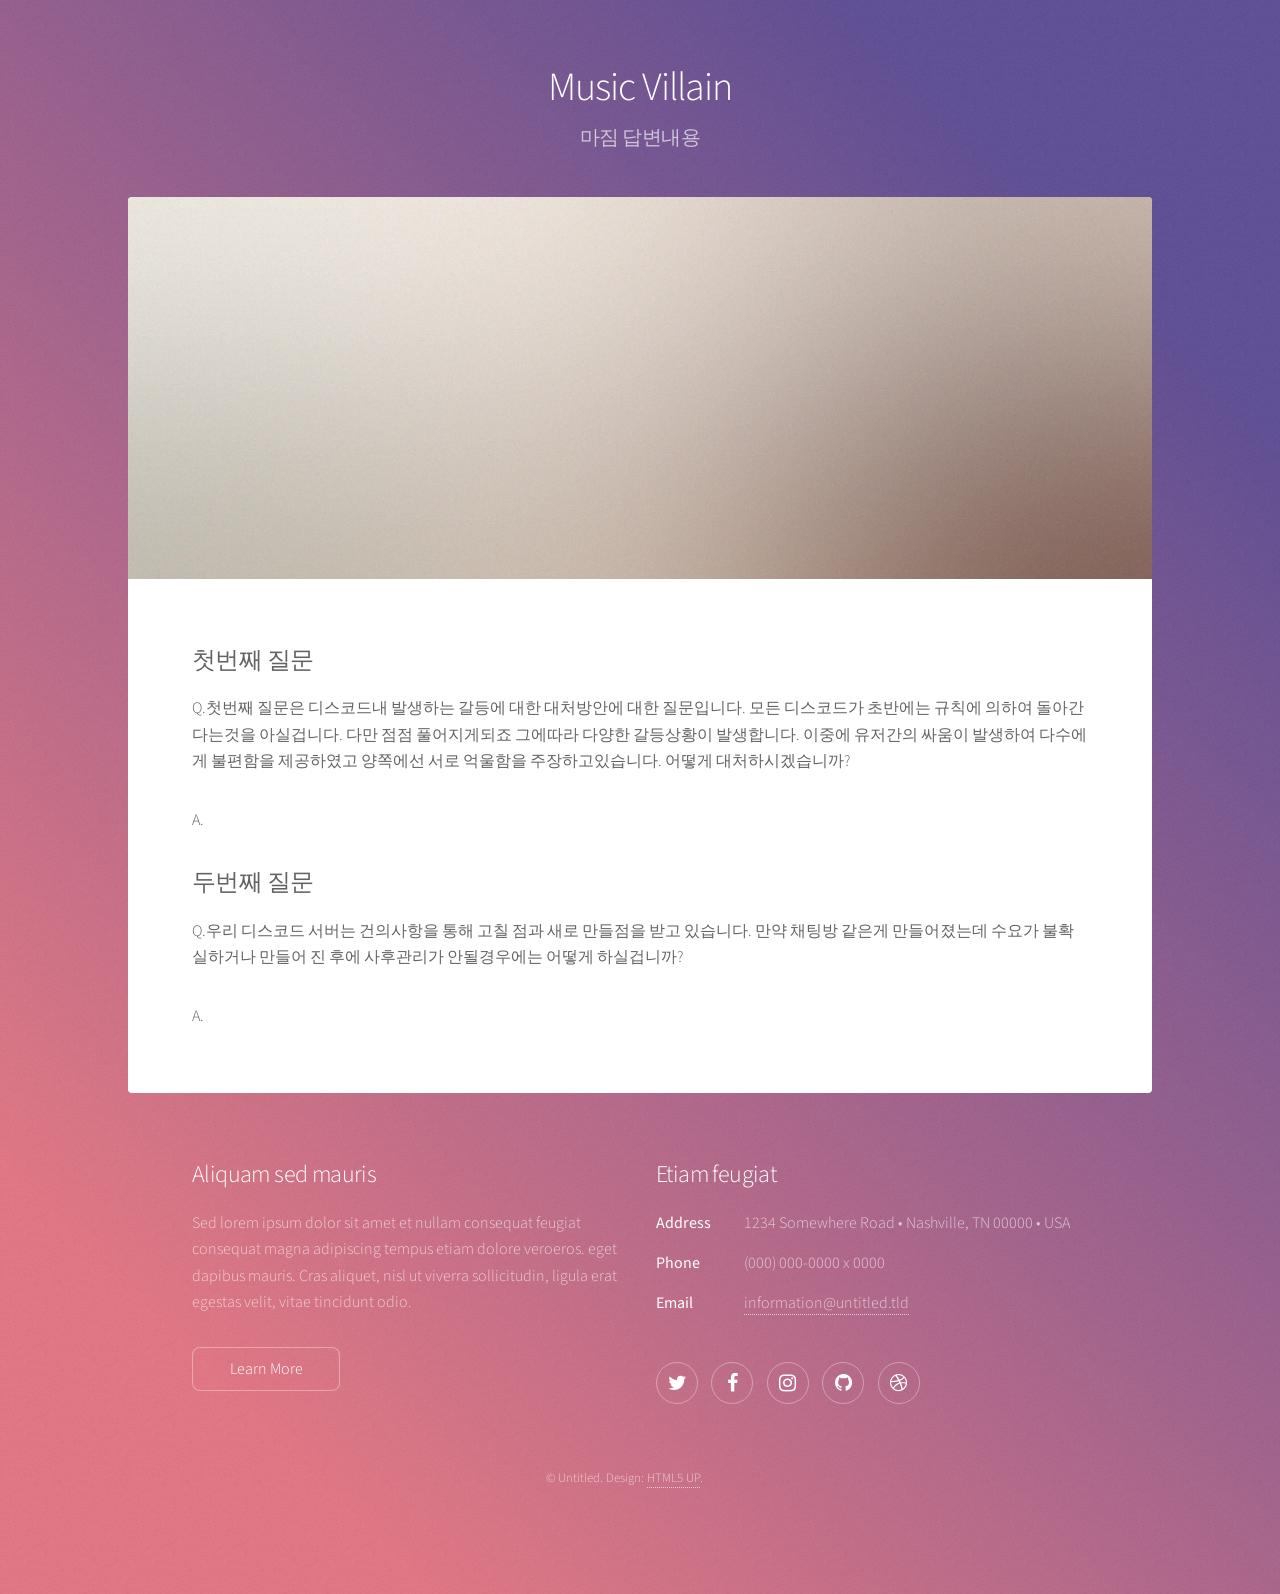
==== secondpage/라그.html @ afcbda5c "update" ====
<!DOCTYPE HTML>
<!--
	Stellar by HTML5 UP
	html5up.net | @ajlkn
	Free for personal and commercial use under the CCA 3.0 license (html5up.net/license)
-->
<html>
	<head>
		<title>마짐 답변내용</title>
		<meta charset="utf-8" />
		<meta name="viewport" content="width=device-width, initial-scale=1, user-scalable=no" />
		<link rel="stylesheet" href="assets/css/main.css" />
		<noscript><link rel="stylesheet" href="assets/css/noscript.css" /></noscript>
	</head>
	<body class="is-preload">

		<!-- Wrapper -->
			<div id="wrapper">

				<!-- Header -->
					<header id="header">
						<h1>Music Villain</h1>
						<p>마짐 답변내용</p>
					</header>

				<!-- Main -->
					<div id="main">

						<!-- Content -->
							<section id="content" class="main">
								<span class="image main"><img src="images/pic04.jpg" alt="" /></span>
								<h2>첫번째 질문</h2>
								<p>Q.첫번째 질문은 디스코드내 발생하는 갈등에 대한 대처방안에 대한 질문입니다.
모든 디스코드가 초반에는 규칙에 의하여 돌아간다는것을 아실겁니다. 다만 점점 풀어지게되죠 그에따라 다양한 갈등상황이 발생합니다. 이중에 유저간의 싸움이 발생하여 다수에게 불편함을 제공하였고 양쪽에선 서로 억울함을 주장하고있습니다. 어떻게 대처하시겠습니까?</p>
								<p>A.</p>
								<h2>두번째 질문</h2>
								<p>Q.우리 디스코드 서버는 건의사항을 통해 고칠 점과 새로 만들점을 받고 있습니다. 만약 채팅방 같은게 만들어졌는데 수요가 불확실하거나 만들어 진 후에 사후관리가 안될경우에는 어떻게 하실겁니까?</p>
								<p>A.</p>
							</section>

					</div>

				<!-- Footer -->
					<footer id="footer">
						<section>
							<h2>Aliquam sed mauris</h2>
							<p>Sed lorem ipsum dolor sit amet et nullam consequat feugiat consequat magna adipiscing tempus etiam dolore veroeros. eget dapibus mauris. Cras aliquet, nisl ut viverra sollicitudin, ligula erat egestas velit, vitae tincidunt odio.</p>
							<ul class="actions">
								<li><a href="#" class="button">Learn More</a></li>
							</ul>
						</section>
						<section>
							<h2>Etiam feugiat</h2>
							<dl class="alt">
								<dt>Address</dt>
								<dd>1234 Somewhere Road &bull; Nashville, TN 00000 &bull; USA</dd>
								<dt>Phone</dt>
								<dd>(000) 000-0000 x 0000</dd>
								<dt>Email</dt>
								<dd><a href="#">information@untitled.tld</a></dd>
							</dl>
							<ul class="icons">
								<li><a href="#" class="icon fa-twitter alt"><span class="label">Twitter</span></a></li>
								<li><a href="#" class="icon fa-facebook alt"><span class="label">Facebook</span></a></li>
								<li><a href="#" class="icon fa-instagram alt"><span class="label">Instagram</span></a></li>
								<li><a href="#" class="icon fa-github alt"><span class="label">GitHub</span></a></li>
								<li><a href="#" class="icon fa-dribbble alt"><span class="label">Dribbble</span></a></li>
							</ul>
						</section>
						<p class="copyright">&copy; Untitled. Design: <a href="https://html5up.net">HTML5 UP</a>.</p>
					</footer>

			</div>

		<!-- Scripts -->
			<script src="assets/js/jquery.min.js"></script>
			<script src="assets/js/jquery.scrollex.min.js"></script>
			<script src="assets/js/jquery.scrolly.min.js"></script>
			<script src="assets/js/browser.min.js"></script>
			<script src="assets/js/breakpoints.min.js"></script>
			<script src="assets/js/util.js"></script>
			<script src="assets/js/main.js"></script>

	</body>
</html>
---- secondpage/assets/css/main.css ----
@import url(font-awesome.min.css);
@import "https://fonts.googleapis.com/css?family=Source+Sans+Pro:300,400";

/*
	Stellar by HTML5 UP
	html5up.net | @ajlkn
	Free for personal and commercial use under the CCA 3.0 license (html5up.net/license)
*/

html, body, div, span, applet, object,
iframe, h1, h2, h3, h4, h5, h6, p, blockquote,
pre, a, abbr, acronym, address, big, cite,
code, del, dfn, em, img, ins, kbd, q, s, samp,
small, strike, strong, sub, sup, tt, var, b,
u, i, center, dl, dt, dd, ol, ul, li, fieldset,
form, label, legend, table, caption, tbody,
tfoot, thead, tr, th, td, article, aside,
canvas, details, embed, figure, figcaption,
footer, header, hgroup, menu, nav, output, ruby,
section, summary, time, mark, audio, video {
	margin: 0;
	padding: 0;
	border: 0;
	font-size: 100%;
	font: inherit;
	vertical-align: baseline;}

article, aside, details, figcaption, figure,
footer, header, hgroup, menu, nav, section {
	display: block;}

body {
	line-height: 1;
}

ol, ul {
	list-style: none;
}

blockquote, q {
	quotes: none;
}

	blockquote:before, blockquote:after, q:before, q:after {
		content: '';
		content: none;
	}

table {
	border-collapse: collapse;
	border-spacing: 0;
}

body {
	-webkit-text-size-adjust: none;
}

mark {
	background-color: transparent;
	color: inherit;
}

input::-moz-focus-inner {
	border: 0;
	padding: 0;
}

input, select, textarea {
	-moz-appearance: none;
	-webkit-appearance: none;
	-ms-appearance: none;
	appearance: none;
}

/* Basic */

	@-ms-viewport {
		width: device-width;
	}

	body {
		-ms-overflow-style: scrollbar;
	}

	@media screen and (max-width: 480px) {

		html, body {
			min-width: 320px;
		}

	}

	html {
		box-sizing: border-box;
	}

	*, *:before, *:after {
		box-sizing: inherit;
	}

	body {
		background-color: #935d8c;
		background-image: url("images/overlay.png"), -moz-linear-gradient(45deg, #e37682 15%, #5f4d93 85%);
		background-image: url("images/overlay.png"), -webkit-linear-gradient(45deg, #e37682 15%, #5f4d93 85%);
		background-image: url("images/overlay.png"), -ms-linear-gradient(45deg, #e37682 15%, #5f4d93 85%);
		background-image: url("images/overlay.png"), linear-gradient(45deg, #e37682 15%, #5f4d93 85%);
	}

		body.is-preload *, body.is-preload *:before, body.is-preload *:after {
			-moz-animation: none !important;
			-webkit-animation: none !important;
			-ms-animation: none !important;
			animation: none !important;
			-moz-transition: none !important;
			-webkit-transition: none !important;
			-ms-transition: none !important;
			transition: none !important;
		}

/* Type */

	body {
		background-color: #935d8c;
		color: rgba(255, 255, 255, 0.65);
	}

	body, input, select, textarea {
		font-family: "Source Sans Pro", Helvetica, sans-serif;
		font-size: 17pt;
		font-weight: 300;
		line-height: 1.65;
	}

		@media screen and (max-width: 1680px) {

			body, input, select, textarea {
				font-size: 14pt;
			}

		}

		@media screen and (max-width: 1280px) {

			body, input, select, textarea {
				font-size: 12pt;
			}

		}

		@media screen and (max-width: 360px) {

			body, input, select, textarea {
				font-size: 11pt;
			}

		}

	a {
		-moz-transition: color 0.2s ease, border-bottom 0.2s ease;
		-webkit-transition: color 0.2s ease, border-bottom 0.2s ease;
		-ms-transition: color 0.2s ease, border-bottom 0.2s ease;
		transition: color 0.2s ease, border-bottom 0.2s ease;
		text-decoration: none;
		border-bottom: dotted 1px;
		color: inherit;
	}

		a:hover {
			border-bottom-color: transparent;
		}

	strong, b {
		font-weight: 400;
	}

	em, i {
		font-style: italic;
	}

	p {
		margin: 0 0 2em 0;
	}

		p.content {
			-moz-columns: 20em 2;
			-webkit-columns: 20em 2;
			-ms-columns: 20em 2;
			columns: 20em 2;
			-moz-column-gap: 2em;
			-webkit-column-gap: 2em;
			-ms-column-gap: 2em;
			column-gap: 2em;
			text-align: justify;
		}

	h1, h2, h3, h4, h5, h6 {
		font-weight: 300;
		line-height: 1.5;
		margin: 0 0 0.7em 0;
		letter-spacing: -0.025em;
	}

		h1 a, h2 a, h3 a, h4 a, h5 a, h6 a {
			color: inherit;
			text-decoration: none;
		}

	h1 {
		font-size: 2.5em;
		line-height: 1.2;
	}

	h2 {
		font-size: 1.5em;
	}

	h3 {
		font-size: 1.25em;
	}

	h4 {
		font-size: 1.1em;
	}

	h5 {
		font-size: 0.9em;
	}

	h6 {
		font-size: 0.7em;
	}

	@media screen and (max-width: 736px) {

		h1 {
			font-size: 2em;
		}

	}

	sub {
		font-size: 0.8em;
		position: relative;
		top: 0.5em;
	}

	sup {
		font-size: 0.8em;
		position: relative;
		top: -0.5em;
	}

	blockquote {
		border-left: solid 4px;
		font-style: italic;
		margin: 0 0 2em 0;
		padding: 0.5em 0 0.5em 2em;
	}

	code {
		border-radius: 8px;
		border: solid 1px;
		font-family: "Courier New", monospace;
		font-size: 0.9em;
		margin: 0 0.25em;
		padding: 0.25em 0.65em;
	}

	pre {
		-webkit-overflow-scrolling: touch;
		font-family: "Courier New", monospace;
		font-size: 0.9em;
		margin: 0 0 2em 0;
	}

		pre code {
			display: block;
			line-height: 1.75;
			padding: 1em 1.5em;
			overflow-x: auto;
		}

	hr {
		border: 0;
		border-bottom: solid 1px;
		margin: 2em 0;
	}

		hr.major {
			margin: 3em 0;
		}

	.align-left {
		text-align: left;
	}

	.align-center {
		text-align: center;
	}

	.align-right {
		text-align: right;
	}

	input, select, textarea {
		color: #ffffff;
	}

	a:hover {
		color: #ffffff;
	}

	strong, b {
		color: #ffffff;
	}

	h1, h2, h3, h4, h5, h6 {
		color: #ffffff;
	}

	blockquote {
		border-left-color: rgba(255, 255, 255, 0.35);
	}

	code {
		background: rgba(255, 255, 255, 0.075);
		border-color: rgba(255, 255, 255, 0.35);
	}

	hr {
		border-bottom-color: rgba(255, 255, 255, 0.35);
	}

/* Row */

	.row {
		display: flex;
		flex-wrap: wrap;
		box-sizing: border-box;
		align-items: stretch;
	}

		.row > * {
			box-sizing: border-box;
		}

		.row.gtr-uniform > * > :last-child {
			margin-bottom: 0;
		}

		.row.aln-left {
			justify-content: flex-start;
		}

		.row.aln-center {
			justify-content: center;
		}

		.row.aln-right {
			justify-content: flex-end;
		}

		.row.aln-top {
			align-items: flex-start;
		}

		.row.aln-middle {
			align-items: center;
		}

		.row.aln-bottom {
			align-items: flex-end;
		}

		.row > .imp {
			order: -1;
		}

		.row > .col-1 {
			width: 8.3333333333%;
		}

		.row > .off-1 {
			margin-left: 8.3333333333%;
		}

		.row > .col-2 {
			width: 16.6666666667%;
		}

		.row > .off-2 {
			margin-left: 16.6666666667%;
		}

		.row > .col-3 {
			width: 25%;
		}

		.row > .off-3 {
			margin-left: 25%;
		}

		.row > .col-4 {
			width: 33.3333333333%;
		}

		.row > .off-4 {
			margin-left: 33.3333333333%;
		}

		.row > .col-5 {
			width: 41.6666666667%;
		}

		.row > .off-5 {
			margin-left: 41.6666666667%;
		}

		.row > .col-6 {
			width: 50%;
		}

		.row > .off-6 {
			margin-left: 50%;
		}

		.row > .col-7 {
			width: 58.3333333333%;
		}

		.row > .off-7 {
			margin-left: 58.3333333333%;
		}

		.row > .col-8 {
			width: 66.6666666667%;
		}

		.row > .off-8 {
			margin-left: 66.6666666667%;
		}

		.row > .col-9 {
			width: 75%;
		}

		.row > .off-9 {
			margin-left: 75%;
		}

		.row > .col-10 {
			width: 83.3333333333%;
		}

		.row > .off-10 {
			margin-left: 83.3333333333%;
		}

		.row > .col-11 {
			width: 91.6666666667%;
		}

		.row > .off-11 {
			margin-left: 91.6666666667%;
		}

		.row > .col-12 {
			width: 100%;
		}

		.row > .off-12 {
			margin-left: 100%;
		}

		.row.gtr-0 {
			margin-top: 0;
			margin-left: 0em;
		}

			.row.gtr-0 > * {
				padding: 0 0 0 0em;
			}

			.row.gtr-0.gtr-uniform {
				margin-top: 0em;
			}

				.row.gtr-0.gtr-uniform > * {
					padding-top: 0em;
				}

		.row.gtr-25 {
			margin-top: 0;
			margin-left: -0.375em;
		}

			.row.gtr-25 > * {
				padding: 0 0 0 0.375em;
			}

			.row.gtr-25.gtr-uniform {
				margin-top: -0.375em;
			}

				.row.gtr-25.gtr-uniform > * {
					padding-top: 0.375em;
				}

		.row.gtr-50 {
			margin-top: 0;
			margin-left: -0.75em;
		}

			.row.gtr-50 > * {
				padding: 0 0 0 0.75em;
			}

			.row.gtr-50.gtr-uniform {
				margin-top: -0.75em;
			}

				.row.gtr-50.gtr-uniform > * {
					padding-top: 0.75em;
				}

		.row {
			margin-top: 0;
			margin-left: -1.5em;
		}

			.row > * {
				padding: 0 0 0 1.5em;
			}

			.row.gtr-uniform {
				margin-top: -1.5em;
			}

				.row.gtr-uniform > * {
					padding-top: 1.5em;
				}

		.row.gtr-150 {
			margin-top: 0;
			margin-left: -2.25em;
		}

			.row.gtr-150 > * {
				padding: 0 0 0 2.25em;
			}

			.row.gtr-150.gtr-uniform {
				margin-top: -2.25em;
			}

				.row.gtr-150.gtr-uniform > * {
					padding-top: 2.25em;
				}

		.row.gtr-200 {
			margin-top: 0;
			margin-left: -3em;
		}

			.row.gtr-200 > * {
				padding: 0 0 0 3em;
			}

			.row.gtr-200.gtr-uniform {
				margin-top: -3em;
			}

				.row.gtr-200.gtr-uniform > * {
					padding-top: 3em;
				}

		@media screen and (max-width: 1680px) {

			.row {
				display: flex;
				flex-wrap: wrap;
				box-sizing: border-box;
				align-items: stretch;
			}

				.row > * {
					box-sizing: border-box;
				}

				.row.gtr-uniform > * > :last-child {
					margin-bottom: 0;
				}

				.row.aln-left {
					justify-content: flex-start;
				}

				.row.aln-center {
					justify-content: center;
				}

				.row.aln-right {
					justify-content: flex-end;
				}

				.row.aln-top {
					align-items: flex-start;
				}

				.row.aln-middle {
					align-items: center;
				}

				.row.aln-bottom {
					align-items: flex-end;
				}

				.row > .imp-xlarge {
					order: -1;
				}

				.row > .col-1-xlarge {
					width: 8.3333333333%;
				}

				.row > .off-1-xlarge {
					margin-left: 8.3333333333%;
				}

				.row > .col-2-xlarge {
					width: 16.6666666667%;
				}

				.row > .off-2-xlarge {
					margin-left: 16.6666666667%;
				}

				.row > .col-3-xlarge {
					width: 25%;
				}

				.row > .off-3-xlarge {
					margin-left: 25%;
				}

				.row > .col-4-xlarge {
					width: 33.3333333333%;
				}

				.row > .off-4-xlarge {
					margin-left: 33.3333333333%;
				}

				.row > .col-5-xlarge {
					width: 41.6666666667%;
				}

				.row > .off-5-xlarge {
					margin-left: 41.6666666667%;
				}

				.row > .col-6-xlarge {
					width: 50%;
				}

				.row > .off-6-xlarge {
					margin-left: 50%;
				}

				.row > .col-7-xlarge {
					width: 58.3333333333%;
				}

				.row > .off-7-xlarge {
					margin-left: 58.3333333333%;
				}

				.row > .col-8-xlarge {
					width: 66.6666666667%;
				}

				.row > .off-8-xlarge {
					margin-left: 66.6666666667%;
				}

				.row > .col-9-xlarge {
					width: 75%;
				}

				.row > .off-9-xlarge {
					margin-left: 75%;
				}

				.row > .col-10-xlarge {
					width: 83.3333333333%;
				}

				.row > .off-10-xlarge {
					margin-left: 83.3333333333%;
				}

				.row > .col-11-xlarge {
					width: 91.6666666667%;
				}

				.row > .off-11-xlarge {
					margin-left: 91.6666666667%;
				}

				.row > .col-12-xlarge {
					width: 100%;
				}

				.row > .off-12-xlarge {
					margin-left: 100%;
				}

				.row.gtr-0 {
					margin-top: 0;
					margin-left: 0em;
				}

					.row.gtr-0 > * {
						padding: 0 0 0 0em;
					}

					.row.gtr-0.gtr-uniform {
						margin-top: 0em;
					}

						.row.gtr-0.gtr-uniform > * {
							padding-top: 0em;
						}

				.row.gtr-25 {
					margin-top: 0;
					margin-left: -0.375em;
				}

					.row.gtr-25 > * {
						padding: 0 0 0 0.375em;
					}

					.row.gtr-25.gtr-uniform {
						margin-top: -0.375em;
					}

						.row.gtr-25.gtr-uniform > * {
							padding-top: 0.375em;
						}

				.row.gtr-50 {
					margin-top: 0;
					margin-left: -0.75em;
				}

					.row.gtr-50 > * {
						padding: 0 0 0 0.75em;
					}

					.row.gtr-50.gtr-uniform {
						margin-top: -0.75em;
					}

						.row.gtr-50.gtr-uniform > * {
							padding-top: 0.75em;
						}

				.row {
					margin-top: 0;
					margin-left: -1.5em;
				}

					.row > * {
						padding: 0 0 0 1.5em;
					}

					.row.gtr-uniform {
						margin-top: -1.5em;
					}

						.row.gtr-uniform > * {
							padding-top: 1.5em;
						}

				.row.gtr-150 {
					margin-top: 0;
					margin-left: -2.25em;
				}

					.row.gtr-150 > * {
						padding: 0 0 0 2.25em;
					}

					.row.gtr-150.gtr-uniform {
						margin-top: -2.25em;
					}

						.row.gtr-150.gtr-uniform > * {
							padding-top: 2.25em;
						}

				.row.gtr-200 {
					margin-top: 0;
					margin-left: -3em;
				}

					.row.gtr-200 > * {
						padding: 0 0 0 3em;
					}

					.row.gtr-200.gtr-uniform {
						margin-top: -3em;
					}

						.row.gtr-200.gtr-uniform > * {
							padding-top: 3em;
						}

		}

		@media screen and (max-width: 1280px) {

			.row {
				display: flex;
				flex-wrap: wrap;
				box-sizing: border-box;
				align-items: stretch;
			}

				.row > * {
					box-sizing: border-box;
				}

				.row.gtr-uniform > * > :last-child {
					margin-bottom: 0;
				}

				.row.aln-left {
					justify-content: flex-start;
				}

				.row.aln-center {
					justify-content: center;
				}

				.row.aln-right {
					justify-content: flex-end;
				}

				.row.aln-top {
					align-items: flex-start;
				}

				.row.aln-middle {
					align-items: center;
				}

				.row.aln-bottom {
					align-items: flex-end;
				}

				.row > .imp-large {
					order: -1;
				}

				.row > .col-1-large {
					width: 8.3333333333%;
				}

				.row > .off-1-large {
					margin-left: 8.3333333333%;
				}

				.row > .col-2-large {
					width: 16.6666666667%;
				}

				.row > .off-2-large {
					margin-left: 16.6666666667%;
				}

				.row > .col-3-large {
					width: 25%;
				}

				.row > .off-3-large {
					margin-left: 25%;
				}

				.row > .col-4-large {
					width: 33.3333333333%;
				}

				.row > .off-4-large {
					margin-left: 33.3333333333%;
				}

				.row > .col-5-large {
					width: 41.6666666667%;
				}

				.row > .off-5-large {
					margin-left: 41.6666666667%;
				}

				.row > .col-6-large {
					width: 50%;
				}

				.row > .off-6-large {
					margin-left: 50%;
				}

				.row > .col-7-large {
					width: 58.3333333333%;
				}

				.row > .off-7-large {
					margin-left: 58.3333333333%;
				}

				.row > .col-8-large {
					width: 66.6666666667%;
				}

				.row > .off-8-large {
					margin-left: 66.6666666667%;
				}

				.row > .col-9-large {
					width: 75%;
				}

				.row > .off-9-large {
					margin-left: 75%;
				}

				.row > .col-10-large {
					width: 83.3333333333%;
				}

				.row > .off-10-large {
					margin-left: 83.3333333333%;
				}

				.row > .col-11-large {
					width: 91.6666666667%;
				}

				.row > .off-11-large {
					margin-left: 91.6666666667%;
				}

				.row > .col-12-large {
					width: 100%;
				}

				.row > .off-12-large {
					margin-left: 100%;
				}

				.row.gtr-0 {
					margin-top: 0;
					margin-left: 0em;
				}

					.row.gtr-0 > * {
						padding: 0 0 0 0em;
					}

					.row.gtr-0.gtr-uniform {
						margin-top: 0em;
					}

						.row.gtr-0.gtr-uniform > * {
							padding-top: 0em;
						}

				.row.gtr-25 {
					margin-top: 0;
					margin-left: -0.375em;
				}

					.row.gtr-25 > * {
						padding: 0 0 0 0.375em;
					}

					.row.gtr-25.gtr-uniform {
						margin-top: -0.375em;
					}

						.row.gtr-25.gtr-uniform > * {
							padding-top: 0.375em;
						}

				.row.gtr-50 {
					margin-top: 0;
					margin-left: -0.75em;
				}

					.row.gtr-50 > * {
						padding: 0 0 0 0.75em;
					}

					.row.gtr-50.gtr-uniform {
						margin-top: -0.75em;
					}

						.row.gtr-50.gtr-uniform > * {
							padding-top: 0.75em;
						}

				.row {
					margin-top: 0;
					margin-left: -1.5em;
				}

					.row > * {
						padding: 0 0 0 1.5em;
					}

					.row.gtr-uniform {
						margin-top: -1.5em;
					}

						.row.gtr-uniform > * {
							padding-top: 1.5em;
						}

				.row.gtr-150 {
					margin-top: 0;
					margin-left: -2.25em;
				}

					.row.gtr-150 > * {
						padding: 0 0 0 2.25em;
					}

					.row.gtr-150.gtr-uniform {
						margin-top: -2.25em;
					}

						.row.gtr-150.gtr-uniform > * {
							padding-top: 2.25em;
						}

				.row.gtr-200 {
					margin-top: 0;
					margin-left: -3em;
				}

					.row.gtr-200 > * {
						padding: 0 0 0 3em;
					}

					.row.gtr-200.gtr-uniform {
						margin-top: -3em;
					}

						.row.gtr-200.gtr-uniform > * {
							padding-top: 3em;
						}

		}

		@media screen and (max-width: 980px) {

			.row {
				display: flex;
				flex-wrap: wrap;
				box-sizing: border-box;
				align-items: stretch;
			}

				.row > * {
					box-sizing: border-box;
				}

				.row.gtr-uniform > * > :last-child {
					margin-bottom: 0;
				}

				.row.aln-left {
					justify-content: flex-start;
				}

				.row.aln-center {
					justify-content: center;
				}

				.row.aln-right {
					justify-content: flex-end;
				}

				.row.aln-top {
					align-items: flex-start;
				}

				.row.aln-middle {
					align-items: center;
				}

				.row.aln-bottom {
					align-items: flex-end;
				}

				.row > .imp-medium {
					order: -1;
				}

				.row > .col-1-medium {
					width: 8.3333333333%;
				}

				.row > .off-1-medium {
					margin-left: 8.3333333333%;
				}

				.row > .col-2-medium {
					width: 16.6666666667%;
				}

				.row > .off-2-medium {
					margin-left: 16.6666666667%;
				}

				.row > .col-3-medium {
					width: 25%;
				}

				.row > .off-3-medium {
					margin-left: 25%;
				}

				.row > .col-4-medium {
					width: 33.3333333333%;
				}

				.row > .off-4-medium {
					margin-left: 33.3333333333%;
				}

				.row > .col-5-medium {
					width: 41.6666666667%;
				}

				.row > .off-5-medium {
					margin-left: 41.6666666667%;
				}

				.row > .col-6-medium {
					width: 50%;
				}

				.row > .off-6-medium {
					margin-left: 50%;
				}

				.row > .col-7-medium {
					width: 58.3333333333%;
				}

				.row > .off-7-medium {
					margin-left: 58.3333333333%;
				}

				.row > .col-8-medium {
					width: 66.6666666667%;
				}

				.row > .off-8-medium {
					margin-left: 66.6666666667%;
				}

				.row > .col-9-medium {
					width: 75%;
				}

				.row > .off-9-medium {
					margin-left: 75%;
				}

				.row > .col-10-medium {
					width: 83.3333333333%;
				}

				.row > .off-10-medium {
					margin-left: 83.3333333333%;
				}

				.row > .col-11-medium {
					width: 91.6666666667%;
				}

				.row > .off-11-medium {
					margin-left: 91.6666666667%;
				}

				.row > .col-12-medium {
					width: 100%;
				}

				.row > .off-12-medium {
					margin-left: 100%;
				}

				.row.gtr-0 {
					margin-top: 0;
					margin-left: 0em;
				}

					.row.gtr-0 > * {
						padding: 0 0 0 0em;
					}

					.row.gtr-0.gtr-uniform {
						margin-top: 0em;
					}

						.row.gtr-0.gtr-uniform > * {
							padding-top: 0em;
						}

				.row.gtr-25 {
					margin-top: 0;
					margin-left: -0.375em;
				}

					.row.gtr-25 > * {
						padding: 0 0 0 0.375em;
					}

					.row.gtr-25.gtr-uniform {
						margin-top: -0.375em;
					}

						.row.gtr-25.gtr-uniform > * {
							padding-top: 0.375em;
						}

				.row.gtr-50 {
					margin-top: 0;
					margin-left: -0.75em;
				}

					.row.gtr-50 > * {
						padding: 0 0 0 0.75em;
					}

					.row.gtr-50.gtr-uniform {
						margin-top: -0.75em;
					}

						.row.gtr-50.gtr-uniform > * {
							padding-top: 0.75em;
						}

				.row {
					margin-top: 0;
					margin-left: -1.5em;
				}

					.row > * {
						padding: 0 0 0 1.5em;
					}

					.row.gtr-uniform {
						margin-top: -1.5em;
					}

						.row.gtr-uniform > * {
							padding-top: 1.5em;
						}

				.row.gtr-150 {
					margin-top: 0;
					margin-left: -2.25em;
				}

					.row.gtr-150 > * {
						padding: 0 0 0 2.25em;
					}

					.row.gtr-150.gtr-uniform {
						margin-top: -2.25em;
					}

						.row.gtr-150.gtr-uniform > * {
							padding-top: 2.25em;
						}

				.row.gtr-200 {
					margin-top: 0;
					margin-left: -3em;
				}

					.row.gtr-200 > * {
						padding: 0 0 0 3em;
					}

					.row.gtr-200.gtr-uniform {
						margin-top: -3em;
					}

						.row.gtr-200.gtr-uniform > * {
							padding-top: 3em;
						}

		}

		@media screen and (max-width: 736px) {

			.row {
				display: flex;
				flex-wrap: wrap;
				box-sizing: border-box;
				align-items: stretch;
			}

				.row > * {
					box-sizing: border-box;
				}

				.row.gtr-uniform > * > :last-child {
					margin-bottom: 0;
				}

				.row.aln-left {
					justify-content: flex-start;
				}

				.row.aln-center {
					justify-content: center;
				}

				.row.aln-right {
					justify-content: flex-end;
				}

				.row.aln-top {
					align-items: flex-start;
				}

				.row.aln-middle {
					align-items: center;
				}

				.row.aln-bottom {
					align-items: flex-end;
				}

				.row > .imp-small {
					order: -1;
				}

				.row > .col-1-small {
					width: 8.3333333333%;
				}

				.row > .off-1-small {
					margin-left: 8.3333333333%;
				}

				.row > .col-2-small {
					width: 16.6666666667%;
				}

				.row > .off-2-small {
					margin-left: 16.6666666667%;
				}

				.row > .col-3-small {
					width: 25%;
				}

				.row > .off-3-small {
					margin-left: 25%;
				}

				.row > .col-4-small {
					width: 33.3333333333%;
				}

				.row > .off-4-small {
					margin-left: 33.3333333333%;
				}

				.row > .col-5-small {
					width: 41.6666666667%;
				}

				.row > .off-5-small {
					margin-left: 41.6666666667%;
				}

				.row > .col-6-small {
					width: 50%;
				}

				.row > .off-6-small {
					margin-left: 50%;
				}

				.row > .col-7-small {
					width: 58.3333333333%;
				}

				.row > .off-7-small {
					margin-left: 58.3333333333%;
				}

				.row > .col-8-small {
					width: 66.6666666667%;
				}

				.row > .off-8-small {
					margin-left: 66.6666666667%;
				}

				.row > .col-9-small {
					width: 75%;
				}

				.row > .off-9-small {
					margin-left: 75%;
				}

				.row > .col-10-small {
					width: 83.3333333333%;
				}

				.row > .off-10-small {
					margin-left: 83.3333333333%;
				}

				.row > .col-11-small {
					width: 91.6666666667%;
				}

				.row > .off-11-small {
					margin-left: 91.6666666667%;
				}

				.row > .col-12-small {
					width: 100%;
				}

				.row > .off-12-small {
					margin-left: 100%;
				}

				.row.gtr-0 {
					margin-top: 0;
					margin-left: 0em;
				}

					.row.gtr-0 > * {
						padding: 0 0 0 0em;
					}

					.row.gtr-0.gtr-uniform {
						margin-top: 0em;
					}

						.row.gtr-0.gtr-uniform > * {
							padding-top: 0em;
						}

				.row.gtr-25 {
					margin-top: 0;
					margin-left: -0.25em;
				}

					.row.gtr-25 > * {
						padding: 0 0 0 0.25em;
					}

					.row.gtr-25.gtr-uniform {
						margin-top: -0.25em;
					}

						.row.gtr-25.gtr-uniform > * {
							padding-top: 0.25em;
						}

				.row.gtr-50 {
					margin-top: 0;
					margin-left: -0.5em;
				}

					.row.gtr-50 > * {
						padding: 0 0 0 0.5em;
					}

					.row.gtr-50.gtr-uniform {
						margin-top: -0.5em;
					}

						.row.gtr-50.gtr-uniform > * {
							padding-top: 0.5em;
						}

				.row {
					margin-top: 0;
					margin-left: -1em;
				}

					.row > * {
						padding: 0 0 0 1em;
					}

					.row.gtr-uniform {
						margin-top: -1em;
					}

						.row.gtr-uniform > * {
							padding-top: 1em;
						}

				.row.gtr-150 {
					margin-top: 0;
					margin-left: -1.5em;
				}

					.row.gtr-150 > * {
						padding: 0 0 0 1.5em;
					}

					.row.gtr-150.gtr-uniform {
						margin-top: -1.5em;
					}

						.row.gtr-150.gtr-uniform > * {
							padding-top: 1.5em;
						}

				.row.gtr-200 {
					margin-top: 0;
					margin-left: -2em;
				}

					.row.gtr-200 > * {
						padding: 0 0 0 2em;
					}

					.row.gtr-200.gtr-uniform {
						margin-top: -2em;
					}

						.row.gtr-200.gtr-uniform > * {
							padding-top: 2em;
						}

		}

		@media screen and (max-width: 480px) {

			.row {
				display: flex;
				flex-wrap: wrap;
				box-sizing: border-box;
				align-items: stretch;
			}

				.row > * {
					box-sizing: border-box;
				}

				.row.gtr-uniform > * > :last-child {
					margin-bottom: 0;
				}

				.row.aln-left {
					justify-content: flex-start;
				}

				.row.aln-center {
					justify-content: center;
				}

				.row.aln-right {
					justify-content: flex-end;
				}

				.row.aln-top {
					align-items: flex-start;
				}

				.row.aln-middle {
					align-items: center;
				}

				.row.aln-bottom {
					align-items: flex-end;
				}

				.row > .imp-xsmall {
					order: -1;
				}

				.row > .col-1-xsmall {
					width: 8.3333333333%;
				}

				.row > .off-1-xsmall {
					margin-left: 8.3333333333%;
				}

				.row > .col-2-xsmall {
					width: 16.6666666667%;
				}

				.row > .off-2-xsmall {
					margin-left: 16.6666666667%;
				}

				.row > .col-3-xsmall {
					width: 25%;
				}

				.row > .off-3-xsmall {
					margin-left: 25%;
				}

				.row > .col-4-xsmall {
					width: 33.3333333333%;
				}

				.row > .off-4-xsmall {
					margin-left: 33.3333333333%;
				}

				.row > .col-5-xsmall {
					width: 41.6666666667%;
				}

				.row > .off-5-xsmall {
					margin-left: 41.6666666667%;
				}

				.row > .col-6-xsmall {
					width: 50%;
				}

				.row > .off-6-xsmall {
					margin-left: 50%;
				}

				.row > .col-7-xsmall {
					width: 58.3333333333%;
				}

				.row > .off-7-xsmall {
					margin-left: 58.3333333333%;
				}

				.row > .col-8-xsmall {
					width: 66.6666666667%;
				}

				.row > .off-8-xsmall {
					margin-left: 66.6666666667%;
				}

				.row > .col-9-xsmall {
					width: 75%;
				}

				.row > .off-9-xsmall {
					margin-left: 75%;
				}

				.row > .col-10-xsmall {
					width: 83.3333333333%;
				}

				.row > .off-10-xsmall {
					margin-left: 83.3333333333%;
				}

				.row > .col-11-xsmall {
					width: 91.6666666667%;
				}

				.row > .off-11-xsmall {
					margin-left: 91.6666666667%;
				}

				.row > .col-12-xsmall {
					width: 100%;
				}

				.row > .off-12-xsmall {
					margin-left: 100%;
				}

				.row.gtr-0 {
					margin-top: 0;
					margin-left: 0em;
				}

					.row.gtr-0 > * {
						padding: 0 0 0 0em;
					}

					.row.gtr-0.gtr-uniform {
						margin-top: 0em;
					}

						.row.gtr-0.gtr-uniform > * {
							padding-top: 0em;
						}

				.row.gtr-25 {
					margin-top: 0;
					margin-left: -0.3125em;
				}

					.row.gtr-25 > * {
						padding: 0 0 0 0.3125em;
					}

					.row.gtr-25.gtr-uniform {
						margin-top: -0.3125em;
					}

						.row.gtr-25.gtr-uniform > * {
							padding-top: 0.3125em;
						}

				.row.gtr-50 {
					margin-top: 0;
					margin-left: -0.625em;
				}

					.row.gtr-50 > * {
						padding: 0 0 0 0.625em;
					}

					.row.gtr-50.gtr-uniform {
						margin-top: -0.625em;
					}

						.row.gtr-50.gtr-uniform > * {
							padding-top: 0.625em;
						}

				.row {
					margin-top: 0;
					margin-left: -1.25em;
				}

					.row > * {
						padding: 0 0 0 1.25em;
					}

					.row.gtr-uniform {
						margin-top: -1.25em;
					}

						.row.gtr-uniform > * {
							padding-top: 1.25em;
						}

				.row.gtr-150 {
					margin-top: 0;
					margin-left: -1.875em;
				}

					.row.gtr-150 > * {
						padding: 0 0 0 1.875em;
					}

					.row.gtr-150.gtr-uniform {
						margin-top: -1.875em;
					}

						.row.gtr-150.gtr-uniform > * {
							padding-top: 1.875em;
						}

				.row.gtr-200 {
					margin-top: 0;
					margin-left: -2.5em;
				}

					.row.gtr-200 > * {
						padding: 0 0 0 2.5em;
					}

					.row.gtr-200.gtr-uniform {
						margin-top: -2.5em;
					}

						.row.gtr-200.gtr-uniform > * {
							padding-top: 2.5em;
						}

		}

/* Box */

	.box {
		border-radius: 8px;
		border: solid;
		margin-bottom: 2em;
		padding: 1.5em;
	}

		.box > :last-child,
		.box > :last-child > :last-child,
		.box > :last-child > :last-child > :last-child {
			margin-bottom: 0;
		}

		.box.alt {
			border: 0;
			border-radius: 0;
			padding: 0;
		}

	.box {
		border-color: rgba(255, 255, 255, 0.35);
	}

/* Button */

	input[type="submit"],
	input[type="reset"],
	input[type="button"],
	button,
	.button {
		-moz-appearance: none;
		-webkit-appearance: none;
		-ms-appearance: none;
		appearance: none;
		-moz-transition: background-color 0.2s ease-in-out, color 0.2s ease-in-out;
		-webkit-transition: background-color 0.2s ease-in-out, color 0.2s ease-in-out;
		-ms-transition: background-color 0.2s ease-in-out, color 0.2s ease-in-out;
		transition: background-color 0.2s ease-in-out, color 0.2s ease-in-out;
		border-radius: 8px;
		border: 0;
		cursor: pointer;
		display: inline-block;
		font-weight: 300;
		height: 2.75em;
		line-height: 2.75em;
		min-width: 9.25em;
		padding: 0 1.5em;
		text-align: center;
		text-decoration: none;
		white-space: nowrap;
	}

		input[type="submit"].icon,
		input[type="reset"].icon,
		input[type="button"].icon,
		button.icon,
		.button.icon {
			padding-left: 1.35em;
		}

			input[type="submit"].icon:before,
			input[type="reset"].icon:before,
			input[type="button"].icon:before,
			button.icon:before,
			.button.icon:before {
				margin-right: 0.5em;
			}

		input[type="submit"].fit,
		input[type="reset"].fit,
		input[type="button"].fit,
		button.fit,
		.button.fit {
			width: 100%;
		}

		input[type="submit"].small,
		input[type="reset"].small,
		input[type="button"].small,
		button.small,
		.button.small {
			font-size: 0.8em;
		}

		input[type="submit"].large,
		input[type="reset"].large,
		input[type="button"].large,
		button.large,
		.button.large {
			font-size: 1.35em;
		}

		input[type="submit"].disabled, input[type="submit"]:disabled,
		input[type="reset"].disabled,
		input[type="reset"]:disabled,
		input[type="button"].disabled,
		input[type="button"]:disabled,
		button.disabled,
		button:disabled,
		.button.disabled,
		.button:disabled {
			pointer-events: none;
			opacity: 0.25;
		}

		@media screen and (max-width: 736px) {

			input[type="submit"],
			input[type="reset"],
			input[type="button"],
			button,
			.button {
				min-width: 0;
			}

		}

	input[type="submit"],
	input[type="reset"],
	input[type="button"],
	button,
	.button {
		background-color: transparent;
		box-shadow: inset 0 0 0 1px rgba(255, 255, 255, 0.35);
		color: #ffffff !important;
	}

		input[type="submit"]:hover,
		input[type="reset"]:hover,
		input[type="button"]:hover,
		button:hover,
		.button:hover {
			background-color: rgba(255, 255, 255, 0.075);
		}

		input[type="submit"]:active,
		input[type="reset"]:active,
		input[type="button"]:active,
		button:active,
		.button:active {
			background-color: rgba(255, 255, 255, 0.2);
		}

		input[type="submit"].icon:before,
		input[type="reset"].icon:before,
		input[type="button"].icon:before,
		button.icon:before,
		.button.icon:before {
			color: rgba(255, 255, 255, 0.5);
		}

		input[type="submit"].primary,
		input[type="reset"].primary,
		input[type="button"].primary,
		button.primary,
		.button.primary {
			background-color: #8cc9f0;
			color: #ffffff !important;
			box-shadow: none;
		}

			input[type="submit"].primary:hover,
			input[type="reset"].primary:hover,
			input[type="button"].primary:hover,
			button.primary:hover,
			.button.primary:hover {
				background-color: #9acff2;
			}

			input[type="submit"].primary:active,
			input[type="reset"].primary:active,
			input[type="button"].primary:active,
			button.primary:active,
			.button.primary:active {
				background-color: #7ec3ee;
			}

			input[type="submit"].primary.icon:before,
			input[type="reset"].primary.icon:before,
			input[type="button"].primary.icon:before,
			button.primary.icon:before,
			.button.primary.icon:before {
				color: #ffffff !important;
			}

/* Form */

	form {
		margin: 0 0 2em 0;
	}

	label {
		display: block;
		font-size: 0.9em;
		font-weight: 400;
		margin: 0 0 1em 0;
	}

	input[type="text"],
	input[type="password"],
	input[type="email"],
	select,
	textarea {
		-moz-appearance: none;
		-webkit-appearance: none;
		-ms-appearance: none;
		appearance: none;
		border-radius: 8px;
		border: solid 1px;
		color: inherit;
		display: block;
		outline: 0;
		padding: 0 1em;
		text-decoration: none;
		width: 100%;
	}

		input[type="text"]:invalid,
		input[type="password"]:invalid,
		input[type="email"]:invalid,
		select:invalid,
		textarea:invalid {
			box-shadow: none;
		}

	select {
		background-size: 1.25rem;
		background-repeat: no-repeat;
		background-position: calc(100% - 1rem) center;
		height: 2.75em;
		padding-right: 2.75em;
		text-overflow: ellipsis;
	}

		select:focus::-ms-value {
			background-color: transparent;
		}

		select::-ms-expand {
			display: none;
		}

	input[type="text"],
	input[type="password"],
	input[type="email"],
	select {
		height: 2.75em;
	}

	textarea {
		padding: 0.75em 1em;
	}

	input[type="checkbox"],
	input[type="radio"] {
		-moz-appearance: none;
		-webkit-appearance: none;
		-ms-appearance: none;
		appearance: none;
		display: block;
		float: left;
		margin-right: -2em;
		opacity: 0;
		width: 1em;
		z-index: -1;
	}

		input[type="checkbox"] + label,
		input[type="radio"] + label {
			text-decoration: none;
			cursor: pointer;
			display: inline-block;
			font-size: 1em;
			font-weight: 300;
			padding-left: 2.4em;
			padding-right: 0.75em;
			position: relative;
		}

			input[type="checkbox"] + label:before,
			input[type="radio"] + label:before {
				-moz-osx-font-smoothing: grayscale;
				-webkit-font-smoothing: antialiased;
				font-family: FontAwesome;
				font-style: normal;
				font-weight: normal;
				text-transform: none !important;
			}

			input[type="checkbox"] + label:before,
			input[type="radio"] + label:before {
				border-radius: 8px;
				border: solid 1px;
				content: '';
				display: inline-block;
				height: 1.65em;
				left: 0;
				line-height: 1.58125em;
				position: absolute;
				text-align: center;
				top: 0;
				width: 1.65em;
			}

		input[type="checkbox"]:checked + label:before,
		input[type="radio"]:checked + label:before {
			content: '\f00c';
		}

	input[type="checkbox"] + label:before {
		border-radius: 8px;
	}

	input[type="radio"] + label:before {
		border-radius: 100%;
	}

	::-webkit-input-placeholder {
		opacity: 1.0;
	}

	:-moz-placeholder {
		opacity: 1.0;
	}

	::-moz-placeholder {
		opacity: 1.0;
	}

	:-ms-input-placeholder {
		opacity: 1.0;
	}

	label {
		color: #ffffff;
	}

	input[type="text"],
	input[type="password"],
	input[type="email"],
	select,
	textarea {
		background-color: rgba(255, 255, 255, 0.075);
		border-color: rgba(255, 255, 255, 0.35);
	}

		input[type="text"]:focus,
		input[type="password"]:focus,
		input[type="email"]:focus,
		select:focus,
		textarea:focus {
			border-color: #8cc9f0;
			box-shadow: 0 0 0 1px #8cc9f0;
		}

	select {
		background-image: url("data:image/svg+xml;charset=utf8,%3Csvg xmlns='http://www.w3.org/2000/svg' width='40' height='40' preserveAspectRatio='none' viewBox='0 0 40 40'%3E%3Cpath d='M9.4,12.3l10.4,10.4l10.4-10.4c0.2-0.2,0.5-0.4,0.9-0.4c0.3,0,0.6,0.1,0.9,0.4l3.3,3.3c0.2,0.2,0.4,0.5,0.4,0.9 c0,0.4-0.1,0.6-0.4,0.9L20.7,31.9c-0.2,0.2-0.5,0.4-0.9,0.4c-0.3,0-0.6-0.1-0.9-0.4L4.3,17.3c-0.2-0.2-0.4-0.5-0.4-0.9 c0-0.4,0.1-0.6,0.4-0.9l3.3-3.3c0.2-0.2,0.5-0.4,0.9-0.4S9.1,12.1,9.4,12.3z' fill='rgba(255, 255, 255, 0.35)' /%3E%3C/svg%3E");
	}

		select option {
			color: #ffffff;
			background: #935d8c;
		}

	input[type="checkbox"] + label,
	input[type="radio"] + label {
		color: rgba(255, 255, 255, 0.65);
	}

		input[type="checkbox"] + label:before,
		input[type="radio"] + label:before {
			background: rgba(255, 255, 255, 0.075);
			border-color: rgba(255, 255, 255, 0.35);
		}

	input[type="checkbox"]:checked + label:before,
	input[type="radio"]:checked + label:before {
		background-color: #ffffff;
		border-color: #ffffff;
		color: #935d8c;
	}

	input[type="checkbox"]:focus + label:before,
	input[type="radio"]:focus + label:before {
		border-color: #8cc9f0;
		box-shadow: 0 0 0 1px #8cc9f0;
	}

	::-webkit-input-placeholder {
		color: rgba(255, 255, 255, 0.5) !important;
	}

	:-moz-placeholder {
		color: rgba(255, 255, 255, 0.5) !important;
	}

	::-moz-placeholder {
		color: rgba(255, 255, 255, 0.5) !important;
	}

	:-ms-input-placeholder {
		color: rgba(255, 255, 255, 0.5) !important;
	}

	.formerize-placeholder {
		color: rgba(255, 255, 255, 0.5) !important;
	}

/* Icon */

	.icon {
		text-decoration: none;
		-moz-transition: background-color 0.2s ease-in-out, color 0.2s ease-in-out;
		-webkit-transition: background-color 0.2s ease-in-out, color 0.2s ease-in-out;
		-ms-transition: background-color 0.2s ease-in-out, color 0.2s ease-in-out;
		transition: background-color 0.2s ease-in-out, color 0.2s ease-in-out;
		border-bottom: none;
		position: relative;
	}

		.icon:before {
			-moz-osx-font-smoothing: grayscale;
			-webkit-font-smoothing: antialiased;
			font-family: FontAwesome;
			font-style: normal;
			font-weight: normal;
			text-transform: none !important;
		}

		.icon > .label {
			display: none;
		}

		.icon.major {
			border: solid 1px;
			display: inline-block;
			border-radius: 100%;
			padding: 0.65em;
			margin: 0 0 2em 0;
			cursor: default;
		}

			.icon.major:before {
				display: inline-block;
				font-size: 6.25rem;
				width: 2.25em;
				height: 2.25em;
				line-height: 2.2em;
				border-radius: 100%;
				border: solid 1px;
				text-align: center;
			}

		.icon.alt {
			display: inline-block;
			border: solid 1px;
			border-radius: 100%;
		}

			.icon.alt:before {
				display: block;
				font-size: 1.25em;
				width: 2em;
				height: 2em;
				text-align: center;
				line-height: 2em;
			}

		.icon.style1 {
			color: #efa8b0;
		}

		.icon.style2 {
			color: #c79cc8;
		}

		.icon.style3 {
			color: #a89cc8;
		}

		.icon.style4 {
			color: #9bb2e1;
		}

		.icon.style5 {
			color: #8cc9f0;
		}

		@media screen and (max-width: 1680px) {

			.icon.major:before {
				font-size: 5.5rem;
			}

		}

		@media screen and (max-width: 1280px) {

			.icon.major:before {
				font-size: 4.75rem;
			}

		}

		@media screen and (max-width: 736px) {

			.icon.major {
				margin: 0 0 1.5em 0;
				padding: 0.35em;
			}

				.icon.major:before {
					font-size: 3.5rem;
				}

		}

	.icon.major {
		border-color: rgba(255, 255, 255, 0.35);
	}

		.icon.major:before {
			border-color: rgba(255, 255, 255, 0.35);
		}

	.icon.alt {
		border-color: rgba(255, 255, 255, 0.35);
		color: #ffffff;
	}

		.icon.alt:hover {
			background-color: rgba(255, 255, 255, 0.075);
		}

		.icon.alt:active {
			background-color: rgba(255, 255, 255, 0.2);
		}

/* Image */

	.image {
		border-radius: 8px;
		border: 0;
		display: inline-block;
		position: relative;
	}

		.image img {
			border-radius: 8px;
			display: block;
		}

		.image.left, .image.right {
			max-width: 40%;
		}

			.image.left img, .image.right img {
				width: 100%;
			}

		.image.left {
			float: left;
			margin: 0 1.5em 1em 0;
			top: 0.25em;
		}

		.image.right {
			float: right;
			margin: 0 0 1em 1.5em;
			top: 0.25em;
		}

		.image.fit {
			display: block;
			margin: 0 0 2em 0;
			width: 100%;
		}

			.image.fit img {
				width: 100%;
			}

		.image.main {
			display: block;
			margin: 0 0 3em 0;
			width: 100%;
		}

			.image.main img {
				width: 100%;
			}

/* List */

	ol {
		list-style: decimal;
		margin: 0 0 2em 0;
		padding-left: 1.25em;
	}

		ol li {
			padding-left: 0.25em;
		}

	ul {
		list-style: disc;
		margin: 0 0 2em 0;
		padding-left: 1em;
	}

		ul li {
			padding-left: 0.5em;
		}

		ul.alt {
			list-style: none;
			padding-left: 0;
		}

			ul.alt li {
				border-top: solid 1px;
				padding: 0.5em 0;
			}

				ul.alt li:first-child {
					border-top: 0;
					padding-top: 0;
				}

	dl {
		margin: 0 0 2em 0;
	}

		dl dt {
			display: block;
			font-weight: 400;
			margin: 0 0 1em 0;
		}

		dl dd {
			margin-left: 2em;
		}

		dl.alt dt {
			display: block;
			width: 3em;
			margin: 0;
			clear: left;
			float: left;
		}

		dl.alt dd {
			margin: 0 0 0.85em 5.5em;
		}

		dl.alt:after {
			content: '';
			display: block;
			clear: both;
		}

	ul.alt li {
		border-top-color: rgba(255, 255, 255, 0.35);
	}

	dl dt {
		color: #ffffff;
	}

/* Actions */

	ul.actions {
		display: -moz-flex;
		display: -webkit-flex;
		display: -ms-flex;
		display: flex;
		cursor: default;
		list-style: none;
		margin-left: -1em;
		padding-left: 0;
	}

		ul.actions li {
			padding: 0 0 0 1em;
			vertical-align: middle;
		}

		ul.actions.special {
			-moz-justify-content: center;
			-webkit-justify-content: center;
			-ms-justify-content: center;
			justify-content: center;
			width: 100%;
			margin-left: 0;
		}

			ul.actions.special li:first-child {
				padding-left: 0;
			}

		ul.actions.stacked {
			-moz-flex-direction: column;
			-webkit-flex-direction: column;
			-ms-flex-direction: column;
			flex-direction: column;
			margin-left: 0;
		}

			ul.actions.stacked li {
				padding: 1.3em 0 0 0;
			}

				ul.actions.stacked li:first-child {
					padding-top: 0;
				}

		ul.actions.fit {
			width: calc(100% + 1em);
		}

			ul.actions.fit li {
				-moz-flex-grow: 1;
				-webkit-flex-grow: 1;
				-ms-flex-grow: 1;
				flex-grow: 1;
				-moz-flex-shrink: 1;
				-webkit-flex-shrink: 1;
				-ms-flex-shrink: 1;
				flex-shrink: 1;
				width: 100%;
			}

				ul.actions.fit li > * {
					width: 100%;
				}

			ul.actions.fit.stacked {
				width: 100%;
			}

		@media screen and (max-width: 480px) {

			ul.actions:not(.fixed) {
				-moz-flex-direction: column;
				-webkit-flex-direction: column;
				-ms-flex-direction: column;
				flex-direction: column;
				margin-left: 0;
				width: 100% !important;
			}

				ul.actions:not(.fixed) li {
					-moz-flex-grow: 1;
					-webkit-flex-grow: 1;
					-ms-flex-grow: 1;
					flex-grow: 1;
					-moz-flex-shrink: 1;
					-webkit-flex-shrink: 1;
					-ms-flex-shrink: 1;
					flex-shrink: 1;
					padding: 1em 0 0 0;
					text-align: center;
					width: 100%;
				}

					ul.actions:not(.fixed) li > * {
						width: 100%;
					}

					ul.actions:not(.fixed) li:first-child {
						padding-top: 0;
					}

					ul.actions:not(.fixed) li input[type="submit"],
					ul.actions:not(.fixed) li input[type="reset"],
					ul.actions:not(.fixed) li input[type="button"],
					ul.actions:not(.fixed) li button,
					ul.actions:not(.fixed) li .button {
						width: 100%;
					}

						ul.actions:not(.fixed) li input[type="submit"].icon:before,
						ul.actions:not(.fixed) li input[type="reset"].icon:before,
						ul.actions:not(.fixed) li input[type="button"].icon:before,
						ul.actions:not(.fixed) li button.icon:before,
						ul.actions:not(.fixed) li .button.icon:before {
							margin-left: -0.5rem;
						}

		}

/* Icons */

	ul.icons {
		cursor: default;
		list-style: none;
		padding-left: 0;
	}

		ul.icons li {
			display: inline-block;
			padding: 0 0.65em 0 0;
		}

			ul.icons li:last-child {
				padding-right: 0 !important;
			}

/* Section/Article */

	section.special, article.special {
		text-align: center;
	}

	header.major {
		margin-bottom: 3em;
	}

		header.major h2 {
			font-size: 2em;
		}

			header.major h2:after {
				display: block;
				content: '';
				width: 3.25em;
				height: 2px;
				margin: 0.7em 0 1em 0;
				border-radius: 2px;
			}

				section.special header.major h2:after, article.special header.major h2:after {
					margin-left: auto;
					margin-right: auto;
				}

		header.major p {
			font-size: 1.25em;
			letter-spacing: -0.025em;
		}

		header.major.special {
			text-align: center;
		}

			header.major.special h2:after {
				margin-left: auto;
				margin-right: auto;
			}

	footer.major {
		margin-top: 3em;
	}

	@media screen and (max-width: 736px) {

		header.major {
			margin-bottom: 0;
		}

			header.major h2 {
				font-size: 1.5em;
			}

			header.major p {
				font-size: 1em;
				letter-spacing: 0;
			}

				header.major p br {
					display: none;
				}

		footer.major {
			margin-top: 0;
		}

	}

	header.major h2:after {
		background-color: rgba(255, 255, 255, 0.35);
	}

/* Table */

	.table-wrapper {
		-webkit-overflow-scrolling: touch;
		overflow-x: auto;
	}

	table {
		margin: 0 0 2em 0;
		width: 100%;
	}

		table tbody tr {
			border: solid 1px;
			border-left: 0;
			border-right: 0;
		}

		table td {
			padding: 0.75em 0.75em;
		}

		table th {
			font-size: 0.9em;
			font-weight: 400;
			padding: 0 0.75em 0.75em 0.75em;
			text-align: left;
		}

		table thead {
			border-bottom: solid 2px;
		}

		table tfoot {
			border-top: solid 2px;
		}

		table.alt {
			border-collapse: separate;
		}

			table.alt tbody tr td {
				border: solid 1px;
				border-left-width: 0;
				border-top-width: 0;
			}

				table.alt tbody tr td:first-child {
					border-left-width: 1px;
				}

			table.alt tbody tr:first-child td {
				border-top-width: 1px;
			}

			table.alt thead {
				border-bottom: 0;
			}

			table.alt tfoot {
				border-top: 0;
			}

	table tbody tr {
		border-color: rgba(255, 255, 255, 0.35);
	}

		table tbody tr:nth-child(2n + 1) {
			background-color: rgba(255, 255, 255, 0.075);
		}

	table th {
		color: #ffffff;
	}

	table thead {
		border-bottom-color: rgba(255, 255, 255, 0.35);
	}

	table tfoot {
		border-top-color: rgba(255, 255, 255, 0.35);
	}

	table.alt tbody tr td {
		border-color: rgba(255, 255, 255, 0.35);
	}

/* Features */

	.features {
		display: -moz-flex;
		display: -webkit-flex;
		display: -ms-flex;
		display: flex;
		-moz-flex-wrap: wrap;
		-webkit-flex-wrap: wrap;
		-ms-flex-wrap: wrap;
		flex-wrap: wrap;
		-moz-justify-content: center;
		-webkit-justify-content: center;
		-ms-justify-content: center;
		justify-content: center;
		width: calc(100% + 2em);
		margin: 0 0 3em -2em;
		padding: 0;
		list-style: none;
	}

		.features li {
			width: calc(33.3333333333% - 2em);
			margin-left: 2em;
			margin-top: 3em;
			padding: 0;
		}

			.features li:nth-child(1), .features li:nth-child(2), .features li:nth-child(3) {
				margin-top: 0;
			}

			.features li > :last-child {
				margin-bottom: 0;
			}

		@media screen and (max-width: 980px) {

			.features li {
				width: calc(50% - 2em);
			}

				.features li:nth-child(3) {
					margin-top: 3em;
				}

		}

		@media screen and (max-width: 736px) {

			.features {
				width: 100%;
				margin: 0 0 2em 0;
			}

				.features li {
					width: 100%;
					margin-left: 0;
					margin-top: 2em;
				}

					.features li:nth-child(2), .features li:nth-child(3) {
						margin-top: 2em;
					}

		}

/* Statistics */

	.statistics {
		display: -moz-flex;
		display: -webkit-flex;
		display: -ms-flex;
		display: flex;
		width: 100%;
		margin: 0 0 3em 0;
		padding: 0;
		list-style: none;
		cursor: default;
	}

		.statistics li {
			-moz-flex: 1;
			-webkit-flex: 1;
			-ms-flex: 1;
			flex: 1;
			padding: 1.5em;
			color: #ffffff;
			text-align: center;
		}

			.statistics li.style1 {
				background-color: #efa8b0;
			}

			.statistics li.style2 {
				background-color: #c79cc8;
			}

			.statistics li.style3 {
				background-color: #a89cc8;
			}

			.statistics li.style4 {
				background-color: #9bb2e1;
			}

			.statistics li.style5 {
				background-color: #8cc9f0;
			}

			.statistics li strong, .statistics li b {
				display: block;
				font-size: 2em;
				line-height: 1.1;
				color: inherit !important;
				font-weight: 300;
				letter-spacing: -0.025em;
			}

			.statistics li:first-child {
				border-top-left-radius: 8px;
				border-bottom-left-radius: 8px;
			}

			.statistics li:last-child {
				border-top-right-radius: 8px;
				border-bottom-right-radius: 8px;
			}

			.statistics li .icon {
				display: inline-block;
			}

				.statistics li .icon:before {
					font-size: 2.75rem;
					line-height: 1.3;
				}

		@media screen and (max-width: 980px) {

			.statistics li strong, .statistics li b {
				font-size: 1.5em;
			}

		}

		@media screen and (max-width: 736px) {

			.statistics {
				display: block;
				width: 20em;
				max-width: 100%;
				margin: 0 auto 2em auto;
			}

				.statistics li:first-child {
					border-bottom-left-radius: 0;
					border-top-right-radius: 8px;
				}

				.statistics li:last-child {
					border-top-right-radius: 0;
					border-bottom-left-radius: 8px;
				}

				.statistics li .icon:before {
					font-size: 3.75rem;
				}

				.statistics li strong, .statistics li b {
					font-size: 2.5em;
				}

		}

/* Spotlight */

	.spotlight {
		display: -moz-flex;
		display: -webkit-flex;
		display: -ms-flex;
		display: flex;
		-moz-align-items: center;
		-webkit-align-items: center;
		-ms-align-items: center;
		align-items: center;
		margin: 0 0 2em 0;
	}

		.spotlight .content {
			-moz-flex: 1;
			-webkit-flex: 1;
			-ms-flex: 1;
			flex: 1;
		}

			.spotlight .content > :last-child {
				margin-bottom: 0;
			}

			.spotlight .content header.major {
				margin: 0 0 2em 0;
			}

		.spotlight .image {
			display: inline-block;
			margin-left: 4em;
			padding: 0.65em;
			border-radius: 100%;
			border: solid 1px;
		}

			.spotlight .image img {
				display: block;
				border-radius: 100%;
				width: 16em;
			}

		@media screen and (max-width: 980px) {

			.spotlight {
				-moz-flex-direction: column-reverse;
				-webkit-flex-direction: column-reverse;
				-ms-flex-direction: column-reverse;
				flex-direction: column-reverse;
				text-align: center;
			}

				.spotlight .content {
					-moz-flex: 0 1 auto;
					-webkit-flex: 0 1 auto;
					-ms-flex: 0 1 auto;
					flex: 0 1 auto;
					width: 100%;
				}

					.spotlight .content header.major h2:after {
						margin-left: auto;
						margin-right: auto;
					}

					.spotlight .content .actions {
						-moz-justify-content: center;
						-webkit-justify-content: center;
						-ms-justify-content: center;
						justify-content: center;
						width: calc(100% + 1em);
					}

				.spotlight .image {
					-moz-flex: 0 1 auto;
					-webkit-flex: 0 1 auto;
					-ms-flex: 0 1 auto;
					flex: 0 1 auto;
					margin-left: 0;
					margin-bottom: 2em;
				}

		}

		@media screen and (max-width: 736px) {

			.spotlight .image {
				padding: 0.35em;
			}

				.spotlight .image img {
					width: 12em;
				}

		}

	.spotlight .image {
		border-color: rgba(255, 255, 255, 0.35);
	}

/* Header */

	#header {
		padding: 5em 5em 1em 5em ;
		text-align: center;
	}

		#header h1 {
			margin: 0 0 0.25em 0;
		}

		#header p {
			font-size: 1.25em;
			letter-spacing: -0.025em;
		}

		#header.alt {
			padding: 7em 5em 4em 5em ;
		}

			#header.alt h1 {
				font-size: 3.25em;
			}

			#header.alt > * {
				-moz-transition: opacity 3s ease;
				-webkit-transition: opacity 3s ease;
				-ms-transition: opacity 3s ease;
				transition: opacity 3s ease;
				-moz-transition-delay: 0.5s;
				-webkit-transition-delay: 0.5s;
				-ms-transition-delay: 0.5s;
				transition-delay: 0.5s;
				opacity: 1;
			}

			#header.alt .logo {
				-moz-transition: opacity 1.25s ease, -moz-transform 0.5s ease;
				-webkit-transition: opacity 1.25s ease, -webkit-transform 0.5s ease;
				-ms-transition: opacity 1.25s ease, -ms-transform 0.5s ease;
				transition: opacity 1.25s ease, transform 0.5s ease;
				-moz-transition-delay: 0s;
				-webkit-transition-delay: 0s;
				-ms-transition-delay: 0s;
				transition-delay: 0s;
				display: block;
				margin: 0 0 1.5em 0;
			}

				#header.alt .logo img {
					display: block;
					margin: 0 auto;
					max-width: 75%;
				}

		@media screen and (max-width: 1280px) {

			#header {
				padding: 4em 4em 0.1em 4em ;
			}

				#header.alt {
					padding: 6em 4em 3em 4em ;
				}

		}

		@media screen and (max-width: 980px) {

			#header {
				padding: 4em 3em 0.1em 3em ;
			}

				#header.alt {
					padding: 5em 3em 2em 3em ;
				}

		}

		@media screen and (max-width: 736px) {

			#header {
				padding: 3em 2em 0.1em 2em ;
			}

				#header p {
					font-size: 1em;
					letter-spacing: 0;
				}

					#header p br {
						display: none;
					}

				#header.alt {
					padding: 4em 2em 1em 2em ;
				}

					#header.alt h1 {
						font-size: 2.5em;
					}

		}

		@media screen and (max-width: 480px) {

			#header {
				padding: 3em 1.5em 0.1em 1.5em ;
			}

				#header.alt {
					padding: 4em 1.5em 1em 1.5em ;
				}

		}

		@media screen and (max-width: 360px) {

			#header {
				padding: 2.5em 1em 0.1em 1em ;
			}

				#header.alt {
					padding: 3.5em 1em 0.5em 1em ;
				}

		}

		body.is-preload #header.alt > * {
			opacity: 0;
		}

		body.is-preload #header.alt .logo {
			-moz-transform: scale(0.8) rotate(-30deg);
			-webkit-transform: scale(0.8) rotate(-30deg);
			-ms-transform: scale(0.8) rotate(-30deg);
			transform: scale(0.8) rotate(-30deg);
		}

/* Nav */

	#nav {
		-moz-transition: background-color 0.2s ease, border-top-left-radius 0.2s ease, border-top-right-radius 0.2s ease, padding 0.2s ease;
		-webkit-transition: background-color 0.2s ease, border-top-left-radius 0.2s ease, border-top-right-radius 0.2s ease, padding 0.2s ease;
		-ms-transition: background-color 0.2s ease, border-top-left-radius 0.2s ease, border-top-right-radius 0.2s ease, padding 0.2s ease;
		transition: background-color 0.2s ease, border-top-left-radius 0.2s ease, border-top-right-radius 0.2s ease, padding 0.2s ease;
		background-color: #ffffff;
		color: #636363;
		position: absolute;
		width: 64em;
		max-width: calc(100% - 4em);
		padding: 1em;
		background-color: #f7f7f7;
		border-top-left-radius: 0.25em;
		border-top-right-radius: 0.25em;
		cursor: default;
		text-align: center;
	}

		#nav input, #nav select, #nav textarea {
			color: #636363;
		}

		#nav a:hover {
			color: #636363;
		}

		#nav strong, #nav b {
			color: #636363;
		}

		#nav h1, #nav h2, #nav h3, #nav h4, #nav h5, #nav h6 {
			color: #636363;
		}

		#nav blockquote {
			border-left-color: #dddddd;
		}

		#nav code {
			background: rgba(222, 222, 222, 0.25);
			border-color: #dddddd;
		}

		#nav hr {
			border-bottom-color: #dddddd;
		}

		#nav + #main {
			padding-top: 4.25em;
		}

		#nav ul {
			margin: 0;
			padding: 0;
			list-style: none;
		}

			#nav ul li {
				-moz-transition: margin 0.2s ease;
				-webkit-transition: margin 0.2s ease;
				-ms-transition: margin 0.2s ease;
				transition: margin 0.2s ease;
				display: inline-block;
				margin: 0 0.35em;
				padding: 0;
				vertical-align: middle;
			}

				#nav ul li a {
					-moz-transition: font-size 0.2s ease;
					-webkit-transition: font-size 0.2s ease;
					-ms-transition: font-size 0.2s ease;
					transition: font-size 0.2s ease;
					display: inline-block;
					height: 2.25em;
					line-height: 2.25em;
					padding: 0 1.25em;
					border: 0;
					border-radius: 8px;
					box-shadow: inset 0 0 0 1px transparent;
				}

					#nav ul li a:hover {
						background-color: rgba(222, 222, 222, 0.25);
					}

					#nav ul li a.active {
						background-color: #ffffff;
						box-shadow: none;
					}

		#nav.alt {
			position: fixed;
			top: 0;
			padding: 0.5em 1em;
			background-color: rgba(247, 247, 247, 0.95);
			border-top-left-radius: 0;
			border-top-right-radius: 0;
			z-index: 10000;
		}

			#nav.alt ul li {
				margin: 0 0.175em;
			}

				#nav.alt ul li a {
					font-size: 0.9em;
				}

		@media screen and (max-width: 736px) {

			#nav {
				display: none;
			}

				#nav + #main {
					padding-top: 0;
				}

		}

/* Main */

	#main {
		background-color: #ffffff;
		color: #636363;
		border-radius: 0.25em;
	}

		#main input, #main select, #main textarea {
			color: #636363;
		}

		#main a:hover {
			color: #636363;
		}

		#main strong, #main b {
			color: #636363;
		}

		#main h1, #main h2, #main h3, #main h4, #main h5, #main h6 {
			color: #636363;
		}

		#main blockquote {
			border-left-color: #dddddd;
		}

		#main code {
			background: rgba(222, 222, 222, 0.25);
			border-color: #dddddd;
		}

		#main hr {
			border-bottom-color: #dddddd;
		}

		#main .box {
			border-color: #dddddd;
		}

		#main input[type="submit"],
		#main input[type="reset"],
		#main input[type="button"],
		#main button,
		#main .button {
			background-color: transparent;
			box-shadow: inset 0 0 0 1px #dddddd;
			color: #636363 !important;
		}

			#main input[type="submit"]:hover,
			#main input[type="reset"]:hover,
			#main input[type="button"]:hover,
			#main button:hover,
			#main .button:hover {
				background-color: rgba(222, 222, 222, 0.25);
			}

			#main input[type="submit"]:active,
			#main input[type="reset"]:active,
			#main input[type="button"]:active,
			#main button:active,
			#main .button:active {
				background-color: rgba(222, 222, 222, 0.5);
			}

			#main input[type="submit"].icon:before,
			#main input[type="reset"].icon:before,
			#main input[type="button"].icon:before,
			#main button.icon:before,
			#main .button.icon:before {
				color: rgba(99, 99, 99, 0.25);
			}

			#main input[type="submit"].primary,
			#main input[type="reset"].primary,
			#main input[type="button"].primary,
			#main button.primary,
			#main .button.primary {
				background-color: #8cc9f0;
				color: #ffffff !important;
				box-shadow: none;
			}

				#main input[type="submit"].primary:hover,
				#main input[type="reset"].primary:hover,
				#main input[type="button"].primary:hover,
				#main button.primary:hover,
				#main .button.primary:hover {
					background-color: #9acff2;
				}

				#main input[type="submit"].primary:active,
				#main input[type="reset"].primary:active,
				#main input[type="button"].primary:active,
				#main button.primary:active,
				#main .button.primary:active {
					background-color: #7ec3ee;
				}

				#main input[type="submit"].primary.icon:before,
				#main input[type="reset"].primary.icon:before,
				#main input[type="button"].primary.icon:before,
				#main button.primary.icon:before,
				#main .button.primary.icon:before {
					color: #ffffff !important;
				}

		#main label {
			color: #636363;
		}

		#main input[type="text"],
		#main input[type="password"],
		#main input[type="email"],
		#main select,
		#main textarea {
			background-color: rgba(222, 222, 222, 0.25);
			border-color: #dddddd;
		}

			#main input[type="text"]:focus,
			#main input[type="password"]:focus,
			#main input[type="email"]:focus,
			#main select:focus,
			#main textarea:focus {
				border-color: #8cc9f0;
				box-shadow: 0 0 0 1px #8cc9f0;
			}

		#main select {
			background-image: url("data:image/svg+xml;charset=utf8,%3Csvg xmlns='http://www.w3.org/2000/svg' width='40' height='40' preserveAspectRatio='none' viewBox='0 0 40 40'%3E%3Cpath d='M9.4,12.3l10.4,10.4l10.4-10.4c0.2-0.2,0.5-0.4,0.9-0.4c0.3,0,0.6,0.1,0.9,0.4l3.3,3.3c0.2,0.2,0.4,0.5,0.4,0.9 c0,0.4-0.1,0.6-0.4,0.9L20.7,31.9c-0.2,0.2-0.5,0.4-0.9,0.4c-0.3,0-0.6-0.1-0.9-0.4L4.3,17.3c-0.2-0.2-0.4-0.5-0.4-0.9 c0-0.4,0.1-0.6,0.4-0.9l3.3-3.3c0.2-0.2,0.5-0.4,0.9-0.4S9.1,12.1,9.4,12.3z' fill='%23dddddd' /%3E%3C/svg%3E");
		}

			#main select option {
				color: #636363;
				background: #ffffff;
			}

		#main input[type="checkbox"] + label,
		#main input[type="radio"] + label {
			color: #636363;
		}

			#main input[type="checkbox"] + label:before,
			#main input[type="radio"] + label:before {
				background: rgba(222, 222, 222, 0.25);
				border-color: #dddddd;
			}

		#main input[type="checkbox"]:checked + label:before,
		#main input[type="radio"]:checked + label:before {
			background-color: #636363;
			border-color: #636363;
			color: #ffffff;
		}

		#main input[type="checkbox"]:focus + label:before,
		#main input[type="radio"]:focus + label:before {
			border-color: #8cc9f0;
			box-shadow: 0 0 0 1px #8cc9f0;
		}

		#main ::-webkit-input-placeholder {
			color: rgba(99, 99, 99, 0.25) !important;
		}

		#main :-moz-placeholder {
			color: rgba(99, 99, 99, 0.25) !important;
		}

		#main ::-moz-placeholder {
			color: rgba(99, 99, 99, 0.25) !important;
		}

		#main :-ms-input-placeholder {
			color: rgba(99, 99, 99, 0.25) !important;
		}

		#main .formerize-placeholder {
			color: rgba(99, 99, 99, 0.25) !important;
		}

		#main .icon.major {
			border-color: #dddddd;
		}

			#main .icon.major:before {
				border-color: #dddddd;
			}

		#main .icon.alt {
			border-color: #dddddd;
			color: #636363;
		}

			#main .icon.alt:hover {
				background-color: rgba(222, 222, 222, 0.25);
			}

			#main .icon.alt:active {
				background-color: rgba(222, 222, 222, 0.5);
			}

		#main ul.alt li {
			border-top-color: #dddddd;
		}

		#main dl dt {
			color: #636363;
		}

		#main header.major h2:after {
			background-color: #dddddd;
			background-image: -moz-linear-gradient(90deg, #efa8b0, #a89cc8, #8cc9f0);
			background-image: -webkit-linear-gradient(90deg, #efa8b0, #a89cc8, #8cc9f0);
			background-image: -ms-linear-gradient(90deg, #efa8b0, #a89cc8, #8cc9f0);
			background-image: linear-gradient(90deg, #efa8b0, #a89cc8, #8cc9f0);
		}

		#main table tbody tr {
			border-color: #dddddd;
		}

			#main table tbody tr:nth-child(2n + 1) {
				background-color: rgba(222, 222, 222, 0.25);
			}

		#main table th {
			color: #636363;
		}

		#main table thead {
			border-bottom-color: #dddddd;
		}

		#main table tfoot {
			border-top-color: #dddddd;
		}

		#main table.alt tbody tr td {
			border-color: #dddddd;
		}

		#main .spotlight .image {
			border-color: #dddddd;
		}

		#main > .main {
			padding: 5em 5em 3em 5em ;
			border-top: solid 1px #dddddd;
		}

			#main > .main:first-child {
				border-top: 0;
			}

			#main > .main > .image.main:first-child {
				margin: -5em 0 5em -5em;
				width: calc(100% + 10em);
				border-top-right-radius: 0.25em;
				border-top-left-radius: 0.25em;
				border-bottom-right-radius: 0;
				border-bottom-left-radius: 0;
			}

				#main > .main > .image.main:first-child img {
					border-top-right-radius: 0.25em;
					border-top-left-radius: 0.25em;
					border-bottom-right-radius: 0;
					border-bottom-left-radius: 0;
				}

		@media screen and (max-width: 1280px) {

			#main > .main {
				padding: 4em 4em 2em 4em ;
			}

				#main > .main > .image.main:first-child {
					margin: -4em 0 4em -4em;
					width: calc(100% + 8em);
				}

		}

		@media screen and (max-width: 980px) {

			#main > .main {
				padding: 4em 3em 2em 3em ;
			}

				#main > .main > .image.main:first-child {
					margin: -4em 0 4em -3em;
					width: calc(100% + 6em);
				}

		}

		@media screen and (max-width: 736px) {

			#main > .main {
				padding: 3em 2em 1em 2em ;
			}

				#main > .main > .image.main:first-child {
					margin: -3em 0 2em -2em;
					width: calc(100% + 4em);
				}

		}

		@media screen and (max-width: 480px) {

			#main > .main {
				padding: 3em 1.5em 1em 1.5em ;
			}

				#main > .main > .image.main:first-child {
					margin: -3em 0 1.5em -1.5em;
					width: calc(100% + 3em);
				}

		}

		@media screen and (max-width: 360px) {

			#main {
				border-radius: 0;
			}

				#main > .main {
					padding: 2.5em 1em 0.5em 1em ;
				}

					#main > .main > .image.main:first-child {
						margin: -2.5em 0 1.5em -1em;
						width: calc(100% + 2em);
						border-radius: 0;
					}

						#main > .main > .image.main:first-child img {
							border-radius: 0;
						}

		}

/* Footer */

	#footer {
		display: -moz-flex;
		display: -webkit-flex;
		display: -ms-flex;
		display: flex;
		-moz-flex-wrap: wrap;
		-webkit-flex-wrap: wrap;
		-ms-flex-wrap: wrap;
		flex-wrap: wrap;
		padding: 5em 5em 3em 5em ;
		width: calc(100% + 2em);
		margin: 0 0 3em -2em;
	}

		#footer > * {
			width: calc(50% - 2em);
			margin-left: 2em;
		}

		#footer .copyright {
			width: 100%;
			margin: 2.5em 0 2em 0;
			font-size: 0.8em;
			text-align: center;
		}

		@media screen and (max-width: 1280px) {

			#footer {
				padding: 4em 4em 2em 4em ;
			}

		}

		@media screen and (max-width: 980px) {

			#footer {
				padding: 4em 3em 2em 3em ;
				display: block;
				margin: 0 0 3em 0;
				width: 100%;
			}

				#footer > * {
					width: 100%;
					margin-left: 0;
					margin-bottom: 3em;
				}

				#footer .copyright {
					text-align: left;
				}

		}

		@media screen and (max-width: 736px) {

			#footer {
				padding: 3em 2em 1em 2em ;
			}

		}

		@media screen and (max-width: 480px) {

			#footer {
				padding: 3em 1.5em 1em 1.5em ;
			}

		}

		@media screen and (max-width: 480px) {

			#footer {
				padding: 2.5em 1em 0.5em 1em ;
			}

		}

/* Wrapper */

	#wrapper {
		width: 64em;
		max-width: calc(100% - 4em);
		margin: 0 auto;
	}

		@media screen and (max-width: 480px) {

			#wrapper {
				max-width: calc(100% - 2em);
			}

		}

		@media screen and (max-width: 360px) {

			#wrapper {
				max-width: 100%;
			}

		}
---- secondpage/assets/css/noscript.css ----
/*
	Stellar by HTML5 UP
	html5up.net | @ajlkn
	Free for personal and commercial use under the CCA 3.0 license (html5up.net/license)
*/

/* Header */

	body.is-preload #header.alt > * {
		opacity: 1;
	}

	body.is-preload #header.alt .logo {
		-moz-transform: none;
		-webkit-transform: none;
		-ms-transform: none;
		transform: none;
	}
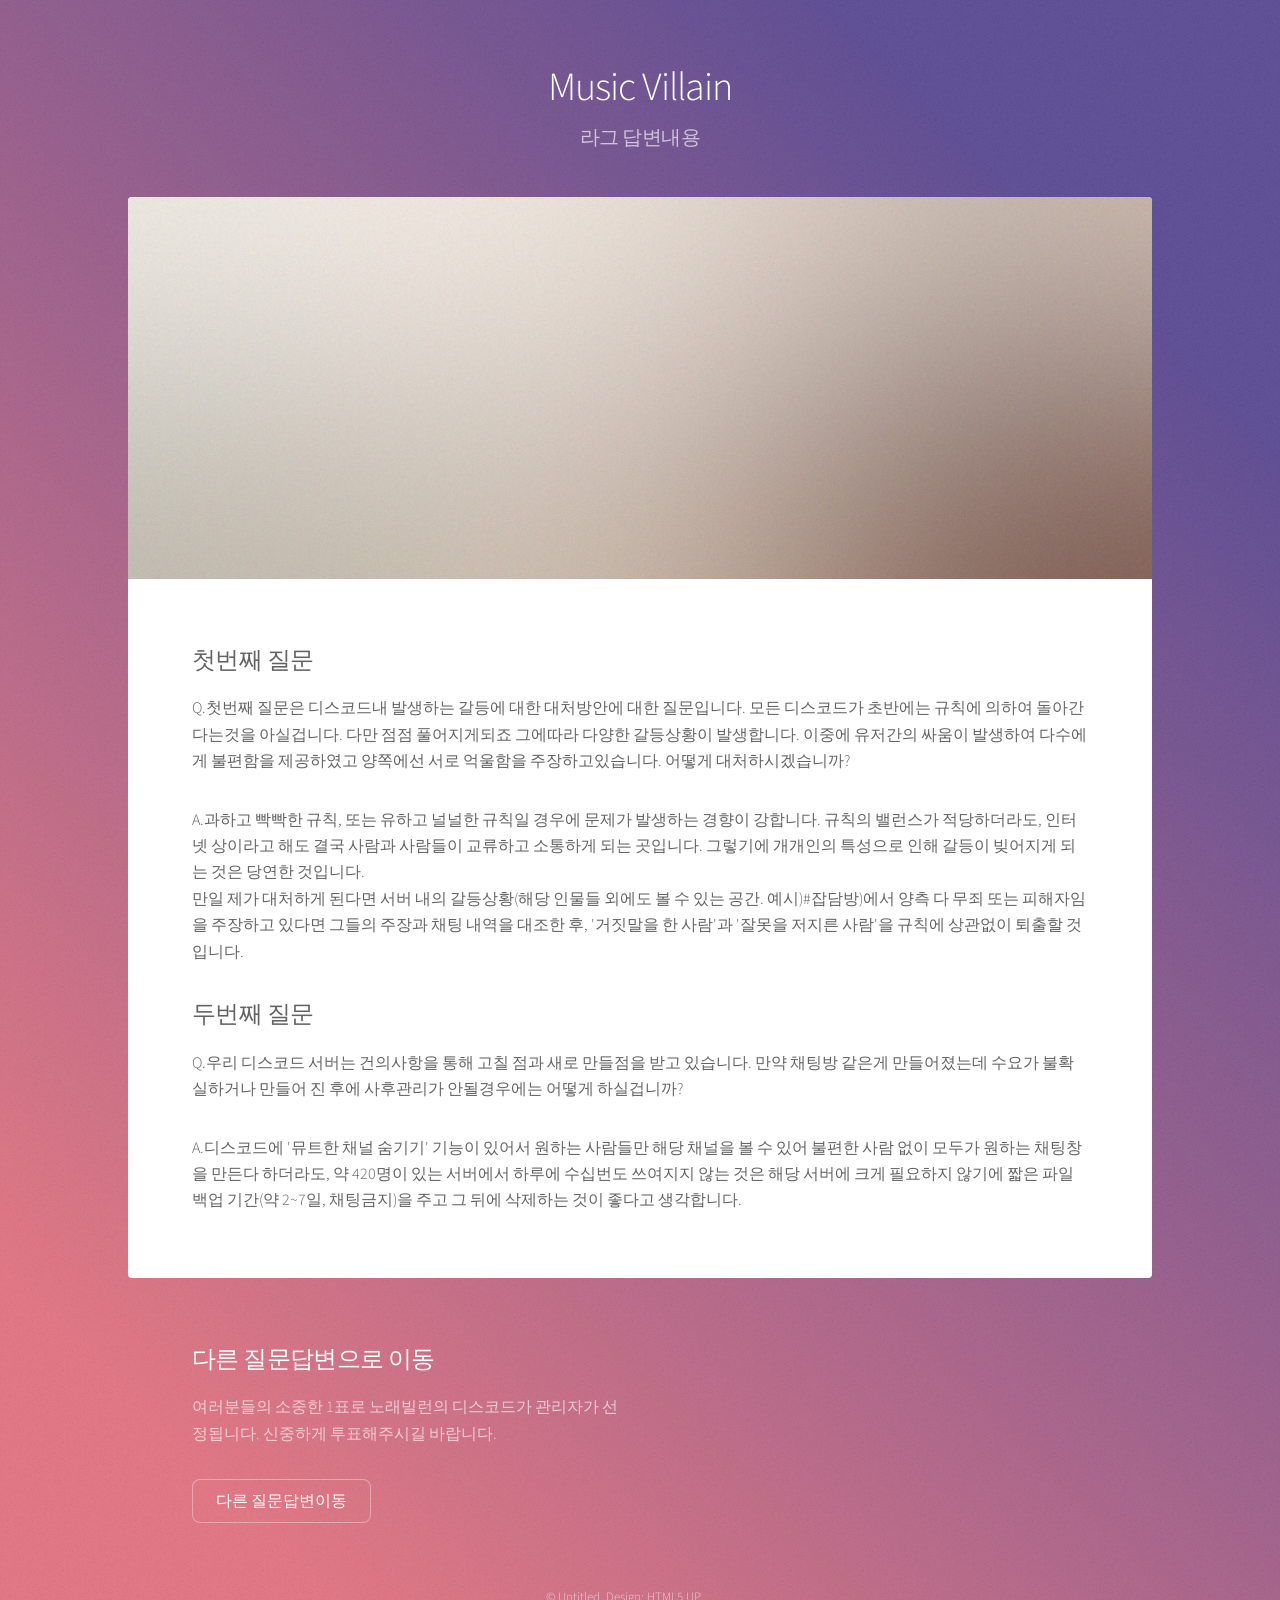
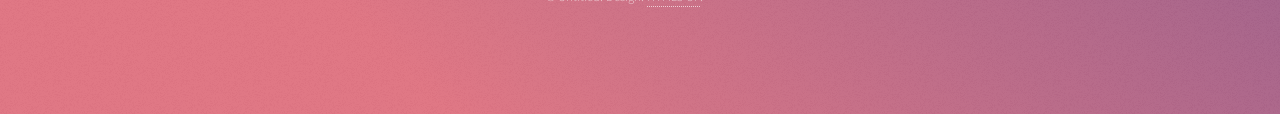
==== commit db977057: "ver up" ====
--- a/secondpage/라그.html
+++ b/secondpage/라그.html
@@ -6,7 +6,7 @@
 -->
 <html>
 	<head>
-		<title>마짐 답변내용</title>
+		<title>라그 답변내용</title>
 		<meta charset="utf-8" />
 		<meta name="viewport" content="width=device-width, initial-scale=1, user-scalable=no" />
 		<link rel="stylesheet" href="assets/css/main.css" />
@@ -20,7 +20,7 @@
 				<!-- Header -->
 					<header id="header">
 						<h1>Music Villain</h1>
-						<p>마짐 답변내용</p>
+						<p>라그 답변내용</p>
 					</header>
 
 				<!-- Main -->
@@ -32,10 +32,13 @@
 								<h2>첫번째 질문</h2>
 								<p>Q.첫번째 질문은 디스코드내 발생하는 갈등에 대한 대처방안에 대한 질문입니다.
 모든 디스코드가 초반에는 규칙에 의하여 돌아간다는것을 아실겁니다. 다만 점점 풀어지게되죠 그에따라 다양한 갈등상황이 발생합니다. 이중에 유저간의 싸움이 발생하여 다수에게 불편함을 제공하였고 양쪽에선 서로 억울함을 주장하고있습니다. 어떻게 대처하시겠습니까?</p>
-								<p>A.</p>
+								<p>A.과하고 빡빡한 규칙, 또는 유하고 널널한 규칙일 경우에 문제가 발생하는 경향이 강합니다.  규칙의 밸런스가 적당하더라도, 인터넷 상이라고 해도 결국 사람과 사람들이 교류하고 소통하게 되는 곳입니다. 그렇기에 개개인의 특성으로 인해 갈등이 빚어지게 되는 것은 당연한 것입니다.<br/>만일 제가 대처하게 된다면 서버 내의 갈등상황(해당 인물들 외에도 볼 수 있는 공간. 예시)#잡담방)에서 양측 다 무죄 또는 피해자임을 주장하고 있다면 그들의 주장과 채팅 내역을 대조한 후, '거짓말을 한 사람'과 '잘못을 저지른 사람'을 규칙에 상관없이 퇴출할 것입니다.
+
+								</p>
 								<h2>두번째 질문</h2>
 								<p>Q.우리 디스코드 서버는 건의사항을 통해 고칠 점과 새로 만들점을 받고 있습니다. 만약 채팅방 같은게 만들어졌는데 수요가 불확실하거나 만들어 진 후에 사후관리가 안될경우에는 어떻게 하실겁니까?</p>
-								<p>A.</p>
+								<p>A.디스코드에 '뮤트한 채널 숨기기' 기능이 있어서 원하는 사람들만 해당 채널을 볼 수 있어 불편한 사람 없이 모두가 원하는 채팅창을 만든다 하더라도, 약 420명이 있는 서버에서 하루에 수십번도 쓰여지지 않는 것은 해당 서버에 크게 필요하지 않기에 짧은 파일 백업 기간(약 2~7일, 채팅금지)을 주고 그 뒤에 삭제하는 것이 좋다고 생각합니다. 
+								</p>
 							</section>
 
 					</div>
@@ -43,28 +46,11 @@
 				<!-- Footer -->
 					<footer id="footer">
 						<section>
-							<h2>Aliquam sed mauris</h2>
-							<p>Sed lorem ipsum dolor sit amet et nullam consequat feugiat consequat magna adipiscing tempus etiam dolore veroeros. eget dapibus mauris. Cras aliquet, nisl ut viverra sollicitudin, ligula erat egestas velit, vitae tincidunt odio.</p>
+							<h2>다른 질문답변으로 이동</h2>
+							<p>여러분들의 소중한 1표로 노래빌런의 디스코드가 관리자가 선정됩니다. 신중하게 투표해주시길 바랍니다.</p>
 							<ul class="actions">
-								<li><a href="#" class="button">Learn More</a></li>
-							</ul>
-						</section>
-						<section>
-							<h2>Etiam feugiat</h2>
-							<dl class="alt">
-								<dt>Address</dt>
-								<dd>1234 Somewhere Road &bull; Nashville, TN 00000 &bull; USA</dd>
-								<dt>Phone</dt>
-								<dd>(000) 000-0000 x 0000</dd>
-								<dt>Email</dt>
-								<dd><a href="#">information@untitled.tld</a></dd>
-							</dl>
-							<ul class="icons">
-								<li><a href="#" class="icon fa-twitter alt"><span class="label">Twitter</span></a></li>
-								<li><a href="#" class="icon fa-facebook alt"><span class="label">Facebook</span></a></li>
-								<li><a href="#" class="icon fa-instagram alt"><span class="label">Instagram</span></a></li>
-								<li><a href="#" class="icon fa-github alt"><span class="label">GitHub</span></a></li>
-								<li><a href="#" class="icon fa-dribbble alt"><span class="label">Dribbble</span></a></li>
+								<li> <a href="여우선생.html" class="button" title="다음">다른 질문답변이동</a></li>
+								
 							</ul>
 						</section>
 						<p class="copyright">&copy; Untitled. Design: <a href="https://html5up.net">HTML5 UP</a>.</p>
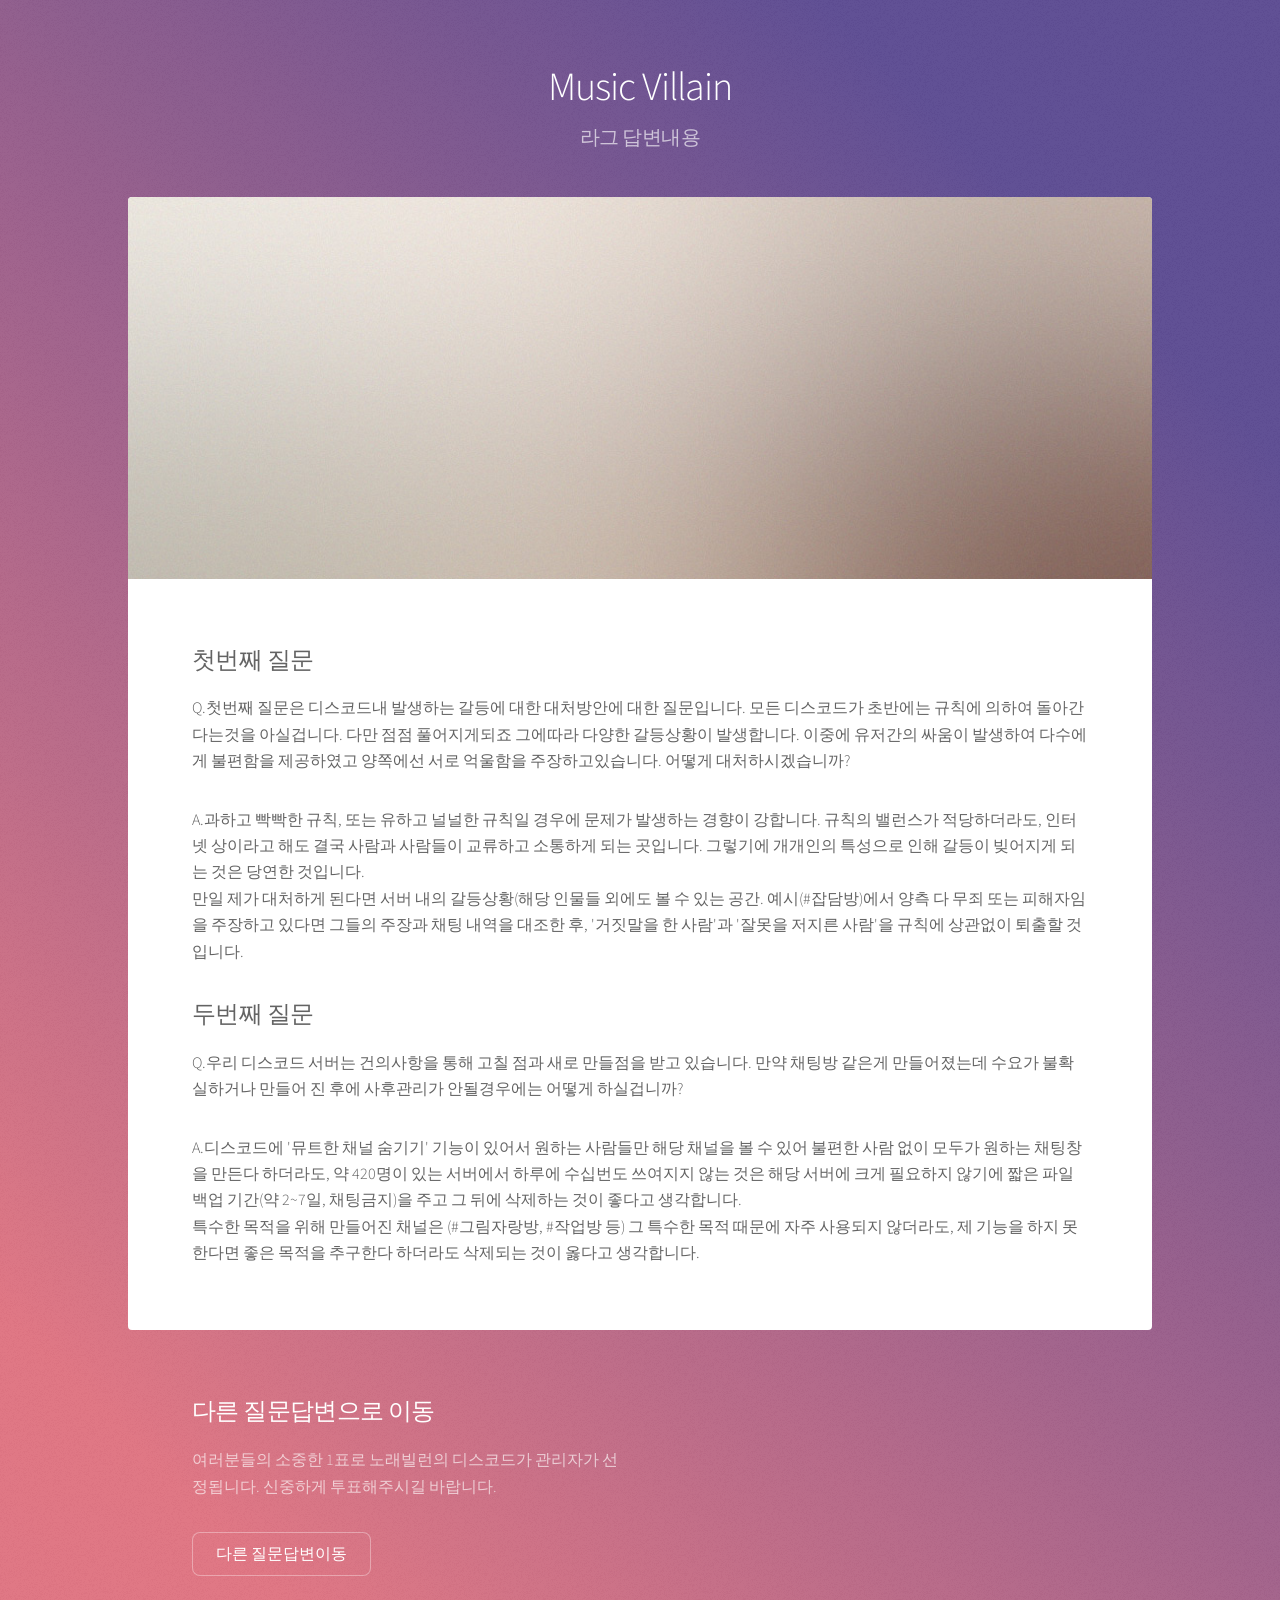
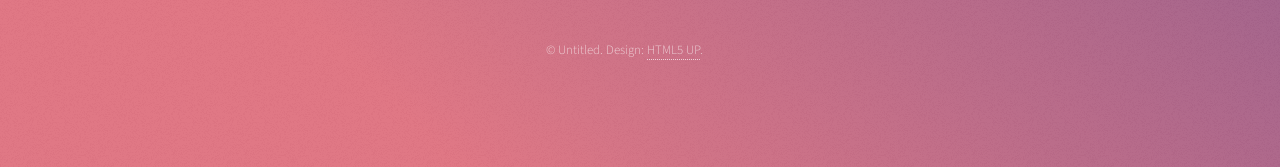
==== commit 20584a11: "Update 라그.html" ====
--- a/secondpage/라그.html
+++ b/secondpage/라그.html
@@ -32,12 +32,12 @@
 								<h2>첫번째 질문</h2>
 								<p>Q.첫번째 질문은 디스코드내 발생하는 갈등에 대한 대처방안에 대한 질문입니다.
 모든 디스코드가 초반에는 규칙에 의하여 돌아간다는것을 아실겁니다. 다만 점점 풀어지게되죠 그에따라 다양한 갈등상황이 발생합니다. 이중에 유저간의 싸움이 발생하여 다수에게 불편함을 제공하였고 양쪽에선 서로 억울함을 주장하고있습니다. 어떻게 대처하시겠습니까?</p>
-								<p>A.과하고 빡빡한 규칙, 또는 유하고 널널한 규칙일 경우에 문제가 발생하는 경향이 강합니다.  규칙의 밸런스가 적당하더라도, 인터넷 상이라고 해도 결국 사람과 사람들이 교류하고 소통하게 되는 곳입니다. 그렇기에 개개인의 특성으로 인해 갈등이 빚어지게 되는 것은 당연한 것입니다.<br/>만일 제가 대처하게 된다면 서버 내의 갈등상황(해당 인물들 외에도 볼 수 있는 공간. 예시)#잡담방)에서 양측 다 무죄 또는 피해자임을 주장하고 있다면 그들의 주장과 채팅 내역을 대조한 후, '거짓말을 한 사람'과 '잘못을 저지른 사람'을 규칙에 상관없이 퇴출할 것입니다.
+								<p>A.과하고 빡빡한 규칙, 또는 유하고 널널한 규칙일 경우에 문제가 발생하는 경향이 강합니다.  규칙의 밸런스가 적당하더라도, 인터넷 상이라고 해도 결국 사람과 사람들이 교류하고 소통하게 되는 곳입니다. 그렇기에 개개인의 특성으로 인해 갈등이 빚어지게 되는 것은 당연한 것입니다.<br/>만일 제가 대처하게 된다면 서버 내의 갈등상황(해당 인물들 외에도 볼 수 있는 공간. 예시(#잡담방)에서 양측 다 무죄 또는 피해자임을 주장하고 있다면 그들의 주장과 채팅 내역을 대조한 후, '거짓말을 한 사람'과 '잘못을 저지른 사람'을 규칙에 상관없이 퇴출할 것입니다.
 
 								</p>
 								<h2>두번째 질문</h2>
 								<p>Q.우리 디스코드 서버는 건의사항을 통해 고칠 점과 새로 만들점을 받고 있습니다. 만약 채팅방 같은게 만들어졌는데 수요가 불확실하거나 만들어 진 후에 사후관리가 안될경우에는 어떻게 하실겁니까?</p>
-								<p>A.디스코드에 '뮤트한 채널 숨기기' 기능이 있어서 원하는 사람들만 해당 채널을 볼 수 있어 불편한 사람 없이 모두가 원하는 채팅창을 만든다 하더라도, 약 420명이 있는 서버에서 하루에 수십번도 쓰여지지 않는 것은 해당 서버에 크게 필요하지 않기에 짧은 파일 백업 기간(약 2~7일, 채팅금지)을 주고 그 뒤에 삭제하는 것이 좋다고 생각합니다. 
+								<p>A.디스코드에 '뮤트한 채널 숨기기' 기능이 있어서 원하는 사람들만 해당 채널을 볼 수 있어 불편한 사람 없이 모두가 원하는 채팅창을 만든다 하더라도, 약 420명이 있는 서버에서 하루에 수십번도 쓰여지지 않는 것은 해당 서버에 크게 필요하지 않기에 짧은 파일 백업 기간(약 2~7일, 채팅금지)을 주고 그 뒤에 삭제하는 것이 좋다고 생각합니다.<br/>특수한 목적을 위해 만들어진 채널은 (#그림자랑방, #작업방 등) 그 특수한 목적 때문에 자주 사용되지 않더라도, 제 기능을 하지 못한다면 좋은 목적을 추구한다 하더라도 삭제되는 것이 옳다고 생각합니다. 
 								</p>
 							</section>
 
